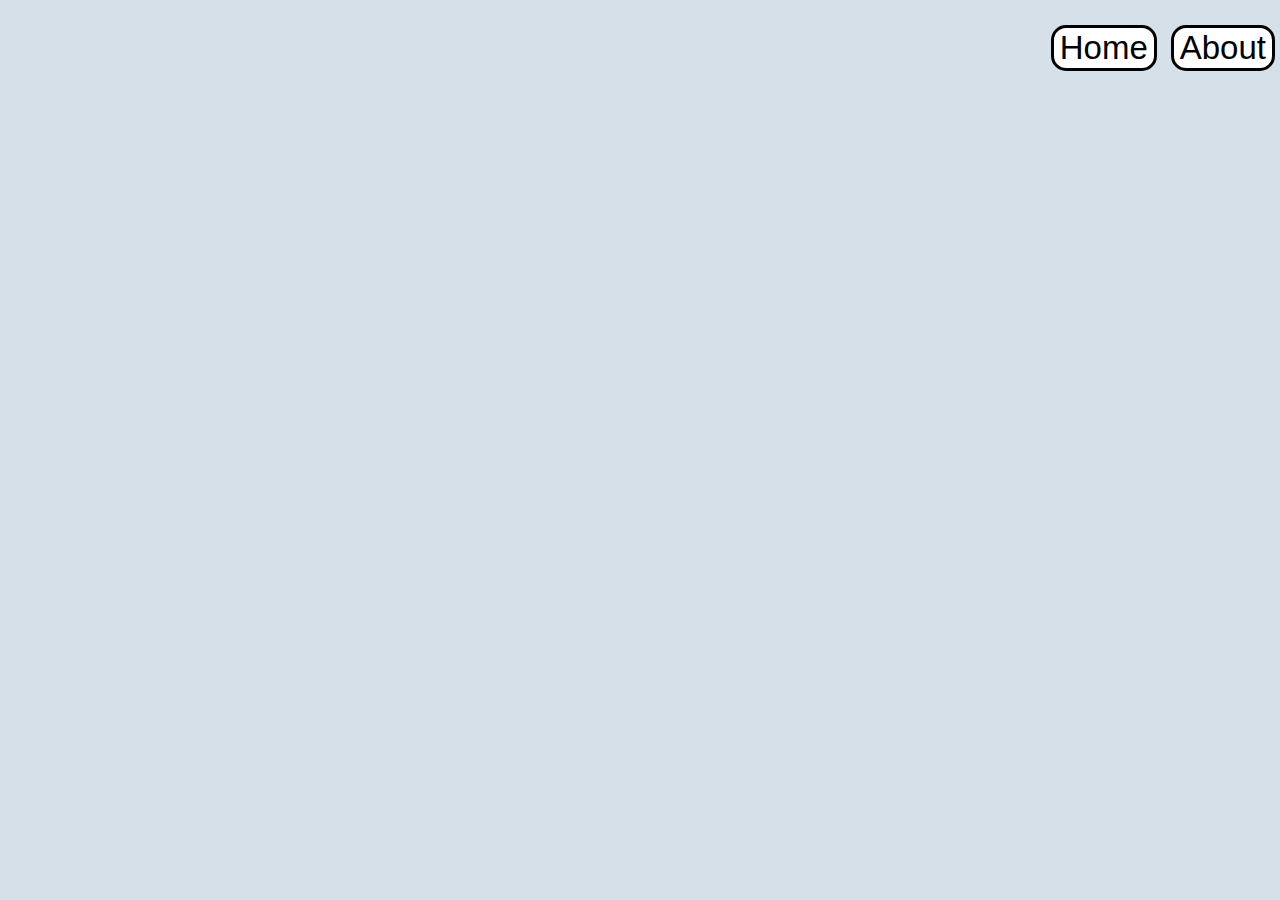
==== course.html @ 9f9c4386 "first commit" ====
<!DOCTYPE html>
<html lang="en">
<head>
    <meta charset="UTF-8">
    <meta name="viewport" content="width=device-width, initial-scale=1.0">
    <link rel="stylesheet" type = "text/css" href="style.css">
    <title>Course</title>
</head>
<body>
    <div id="header">
        <div id="nav">
            <ul>
                <li><a href="first_Page.html"><button>Home</button></a></li>
                <li><a href=""><button>About</button></a></li>
            </ul>
        </div>
    </div>
</body>
</html>
---- style.css ----
body {
  margin: 0;
  background-color:rgb(213, 224, 232);
  width: 100%;
}

#content {
  overflow: auto;
  height: 99%;
}

#test{
	font-family: sans-serif;
	font-size: 20px;
	background-color: #297;
	color: #fff;
	border: 0px;
	border-radius: 10px;
	padding: 20px;
	cursor: pointer;
	margin-bottom: 20px;
  margin-left: 30%;
  transition: font-size 35px;
}
#test2{
	font-family: sans-serif;
	font-size: 20px;
	background-color: #297;
	color: #fff;
	border: 0px;
	border-radius: 10px;
	padding: 20px;
	cursor: pointer;
	margin-bottom: 100px;
  margin-left: 650px;
}
#test3{
	font-family: sans-serif;
	font-size: 20px;
	background-color: #297;
	color: #fff;
	border: 0px;
	border-radius: 10px;
	padding: 20px;
	cursor: pointer;
	margin-bottom: 20px;
  margin-left: 50%;
}

#test:hover{
	background-color: #3a8;
  font-size: 20px;
}
#test2:hover{
	background-color: #3a8;
}
#test3:hover{
	background-color: #3a8;
}

#nav {
  position: sticky;
  margin: 25px;
  text-align: right;
  width: 100%;
  margin-left: auto;
  margin-right: auto;
  border-color: black;
}
#question-style section
{
  margin-left: 38%;
  border: 3px solid black;
  margin-bottom: 10px;
  width: 500px;
  font-size: 25px;
}
label:hover{
  background-color: #3a8;
}

h1
{
  text-align: center;
  border: 5px solid black;
  margin-left: 38%;
  width:500px;
}

ul li button
{
  border: 3px solid black;
  border-radius:15px;
  background-color: #fff;
  font-size: 33px;
  cursor: pointer;
  font-family: sans-serif;
}
ul li button:hover
{
background-color: yellow;
}
#paragraph{
  font-size: 22px;
  text-align: center;
  border: 2px solid black;
  margin-left: 28%;
  max-width: 1000px;
}

li {
  display: inline;
  padding: 5px;
  align-items: center;
  text-align: center;
}
img{
  margin-left: 30%;
  margin-bottom: 10px;
  transition: width 8s;
}
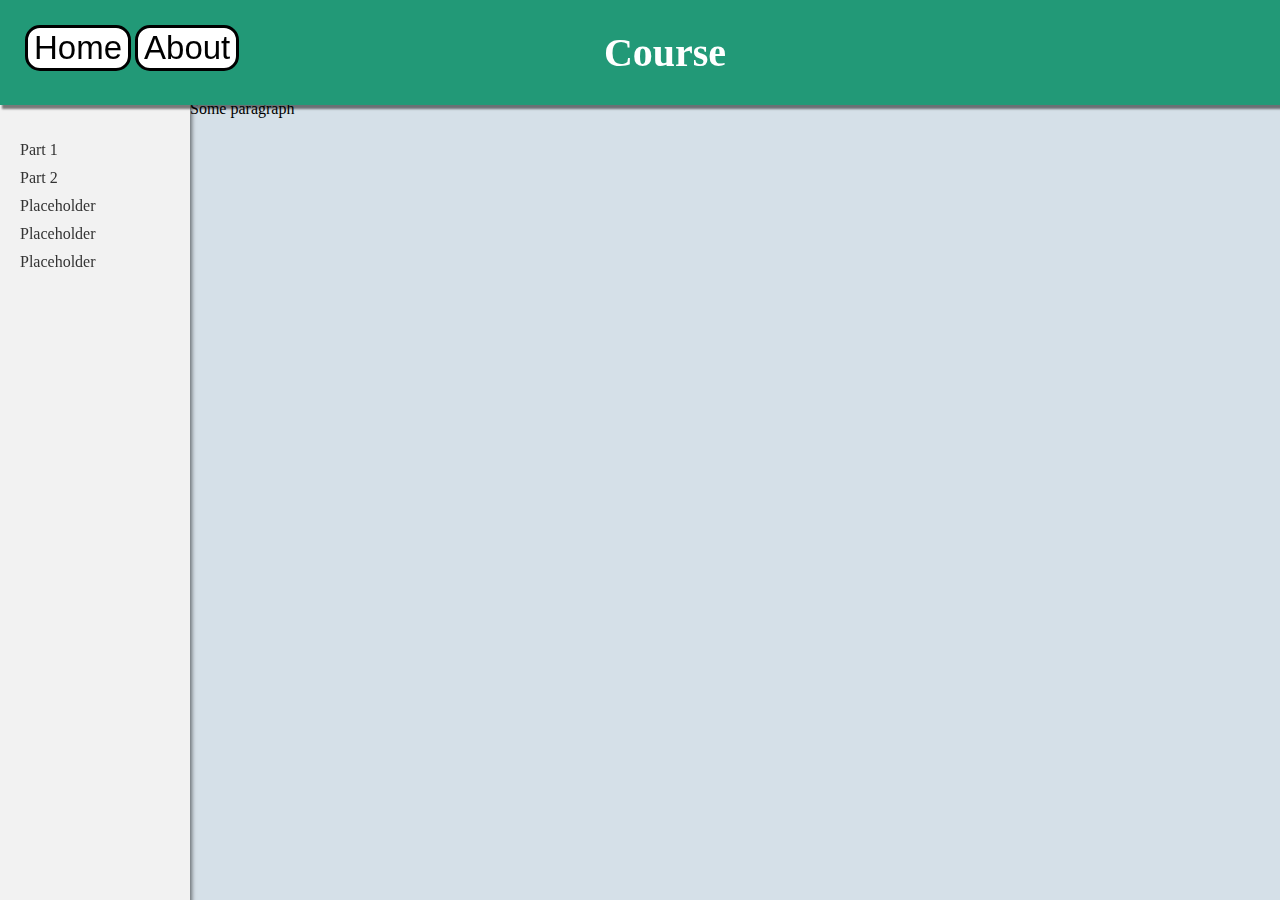
==== commit 4fcefb91: "Added course and more style" ====
--- a/course.html
+++ b/course.html
@@ -3,16 +3,47 @@
 <head>
     <meta charset="UTF-8">
     <meta name="viewport" content="width=device-width, initial-scale=1.0">
-    <link rel="stylesheet" type = "text/css" href="style.css">
+    <link rel="stylesheet" type="text/css" href="course.css">
+    <script src="course.js"></script>
     <title>Course</title>
 </head>
 <body>
     <div id="header">
-        <div id="nav">
-            <ul>
-                <li><a href="first_Page.html"><button>Home</button></a></li>
-                <li><a href=""><button>About</button></a></li>
-            </ul>
+        <a href="first_Page.html"><button>Home</button></a>
+        <a href=""><button>About</button></a>
+            <div id="headertitle">
+                <h1>Course</h1>
+            </div>
+    </div>
+    <div id="sidebar">
+        <ul>
+            <li><a href="#part1" onclick="showContent('part1')">Part 1</a></li>
+            <li><a href="#part2" onclick="showContent('part2')">Part 2</a></li>
+            <li><a href="#part3" onclick="showContent('part3')">Placeholder</a></li>
+            <li><a href="#part4" onclick="showContent('part4')">Placeholder</a></li>
+            <li><a href="#part5" onclick="showContent('part5')">Placeholder</a></li>
+        </ul>
+    </div>
+    <div id="main-content">
+        <div id="part1" class="content">
+            <h1>Part 1</h1>
+            <p>Some paragraph</p>
+        </div>
+        <div id="part2" class="content">
+            <h1>Part 2</h1>
+            <p>Some paragraph</p>
+        </div>
+        <div id="part3" class="content">
+            <h1>Part 3</h1>
+            <p>Some paragraph</p>
+        </div>
+        <div id="part4" class="content">
+            <h1>Part 4</h1>
+            <p>Some paragraph</p>
+        </div>
+        <div id="part5" class="content">
+            <h1>Part 5</h1>
+            <p>Some paragraph</p>
         </div>
     </div>
 </body>
--- a/course.css
+++ b/course.css
@@ -0,0 +1,77 @@
+body {
+  background-color: rgb(213, 224, 232);
+  margin: 0;
+}
+
+#header {
+  background-color: #297;
+  padding: 25px;
+  box-shadow: 2px 4px 2px rgba(0, 0, 0, 0.5);
+  position: fixed;
+  top: 0;
+  left: 0;
+  width: 100%;
+  z-index: 2;
+  height: 55px; /* Adjust the desired height */
+}
+
+#header button {
+  border: 3px solid black;
+  border-radius: 15px;
+  background-color: #fff;
+  font-size: 33px;
+  cursor: pointer;
+  font-family: sans-serif;
+}
+
+#sidebar {
+  width: 150px;
+  background-color: #f2f2f2;
+  padding: 20px;
+  height: 100vh;
+  position: fixed;
+  top: 105px;
+  left: 0;
+  box-shadow: 2px 2px 4px rgba(0, 0, 0, 0.5);
+  z-index: 1;
+}
+
+#sidebar ul {
+  list-style-type: none;
+  padding: 0;
+}
+
+#sidebar li {
+  margin-bottom: 10px;
+}
+
+#sidebar a {
+  text-decoration: none;
+  color: #333;
+}
+
+#sidebar a:hover {
+  font-weight: bold;
+}
+
+#main-content {
+  padding: 20px;
+  margin-left: 170px;
+  margin-right: 10px;
+}
+
+.content {
+  display: none;
+}
+
+#headertitle {
+  margin: 0;
+  color: #fff;
+  font-size: 20px;
+  text-align: center;
+  padding: 10px 0;
+  position: absolute;
+  top: 50%;
+  left: 50%;
+  transform: translate(-50%, -50%);
+}
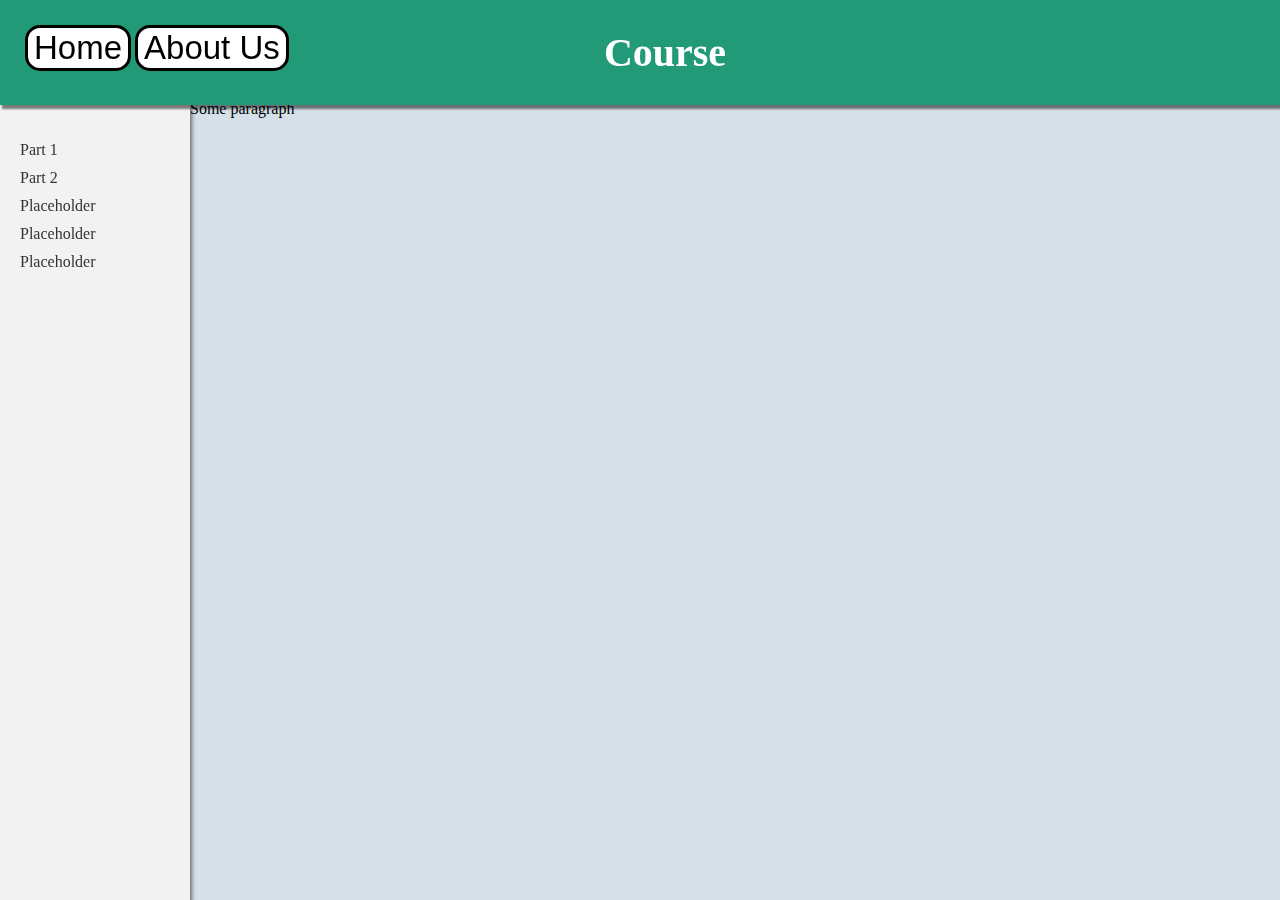
==== commit 8c7a8329: "Added comments for better readability." ====
--- a/course.html
+++ b/course.html
@@ -1,21 +1,34 @@
 <!DOCTYPE html>
 <html lang="en">
+
 <head>
     <meta charset="UTF-8">
     <meta name="viewport" content="width=device-width, initial-scale=1.0">
-    <link rel="stylesheet" type="text/css" href="course.css">
-    <script src="course.js"></script>
+
     <title>Course</title>
+
+    <link rel="stylesheet" type="text/css" href="CSS/course.css">
+    <script src="JS/course.js"></script>
 </head>
+
 <body>
+
+    <!-- Navbar -->
     <div id="header">
+
         <a href="first_Page.html"><button>Home</button></a>
-        <a href=""><button>About</button></a>
-            <div id="headertitle">
-                <h1>Course</h1>
-            </div>
+        <a href=""><button>About Us</button></a>
+
+        <div id="headertitle">
+            <h1>Course</h1>
+        </div>
+
     </div>
+    <!-- Navbar end -->
+
+    <!-- Sidebar -->
     <div id="sidebar">
+
         <ul>
             <li><a href="#part1" onclick="showContent('part1')">Part 1</a></li>
             <li><a href="#part2" onclick="showContent('part2')">Part 2</a></li>
@@ -23,7 +36,11 @@
             <li><a href="#part4" onclick="showContent('part4')">Placeholder</a></li>
             <li><a href="#part5" onclick="showContent('part5')">Placeholder</a></li>
         </ul>
+
     </div>
+    <!-- Sidebar end -->
+
+    <!-- Main content -->
     <div id="main-content">
         <div id="part1" class="content">
             <h1>Part 1</h1>
@@ -46,5 +63,8 @@
             <p>Some paragraph</p>
         </div>
     </div>
+    <!-- Main content end -->
+
 </body>
+
 </html>--- a/CSS/course.css
+++ b/CSS/course.css
@@ -0,0 +1,77 @@
+body {
+  background-color: rgb(213, 224, 232);
+  margin: 0;
+}
+
+#header {
+  background-color: #297;
+  padding: 25px;
+  box-shadow: 2px 4px 2px rgba(0, 0, 0, 0.5);
+  position: fixed;
+  top: 0;
+  left: 0;
+  width: 100%;
+  z-index: 2;
+  height: 55px; /* Adjust the desired height */
+}
+
+#header button {
+  border: 3px solid black;
+  border-radius: 15px;
+  background-color: #fff;
+  font-size: 33px;
+  cursor: pointer;
+  font-family: sans-serif;
+}
+
+#sidebar {
+  width: 150px;
+  background-color: #f2f2f2;
+  padding: 20px;
+  height: 100vh;
+  position: fixed;
+  top: 105px;
+  left: 0;
+  box-shadow: 2px 2px 4px rgba(0, 0, 0, 0.5);
+  z-index: 1;
+}
+
+#sidebar ul {
+  list-style-type: none;
+  padding: 0;
+}
+
+#sidebar li {
+  margin-bottom: 10px;
+}
+
+#sidebar a {
+  text-decoration: none;
+  color: #333;
+}
+
+#sidebar a:hover {
+  font-weight: bold;
+}
+
+#main-content {
+  padding: 20px;
+  margin-left: 170px;
+  margin-right: 10px;
+}
+
+.content {
+  display: none;
+}
+
+#headertitle {
+  margin: 0;
+  color: #fff;
+  font-size: 20px;
+  text-align: center;
+  padding: 10px 0;
+  position: absolute;
+  top: 50%;
+  left: 50%;
+  transform: translate(-50%, -50%);
+}
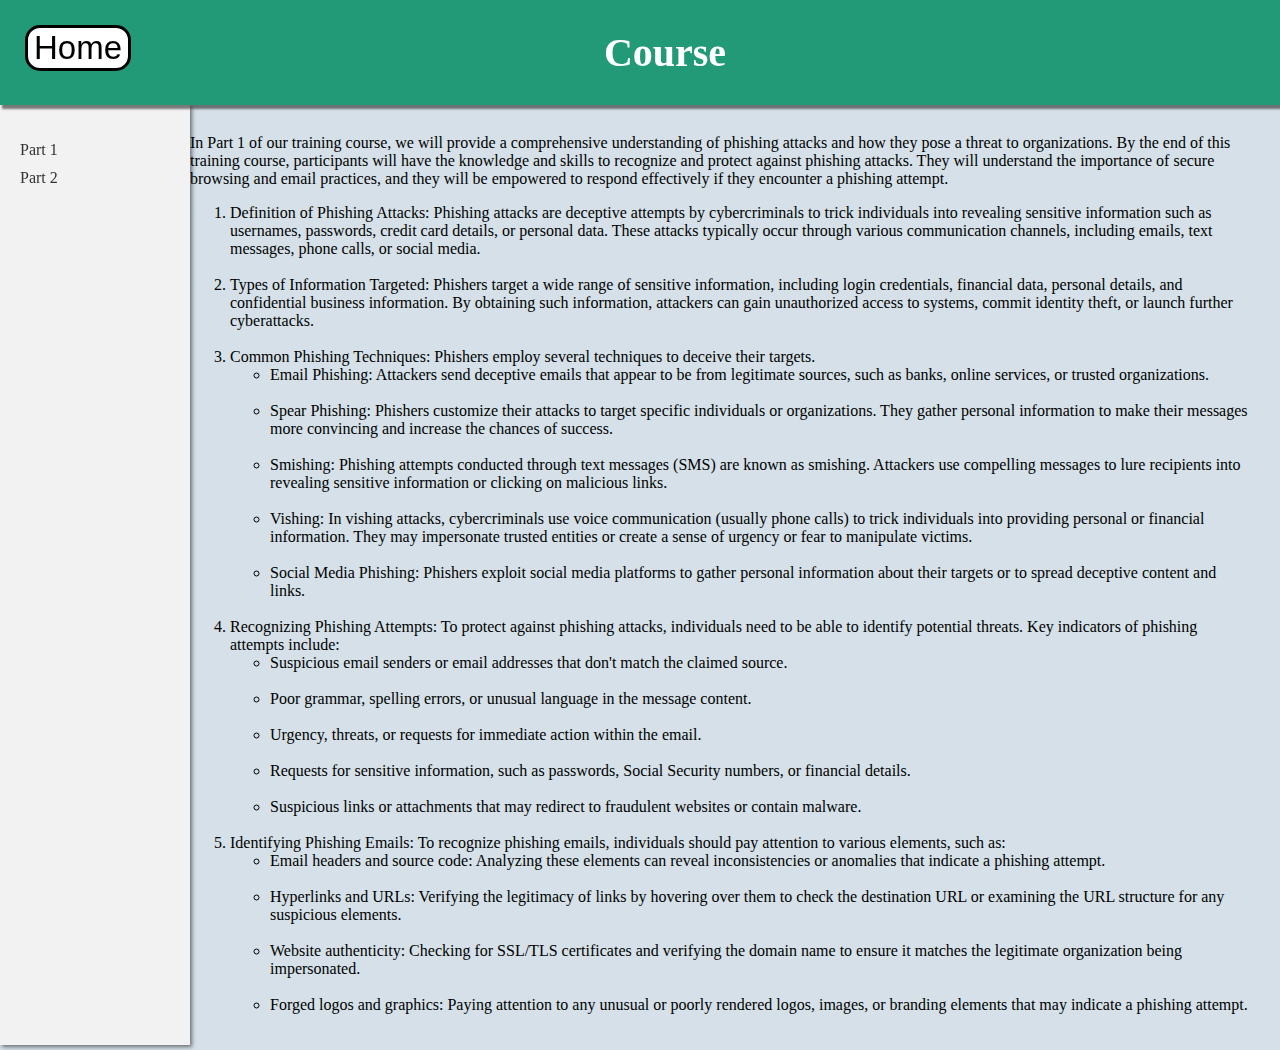
==== commit 75dbbcd6: "added questions" ====
--- a/course.html
+++ b/course.html
@@ -1,70 +1,190 @@
 <!DOCTYPE html>
 <html lang="en">
-
 <head>
     <meta charset="UTF-8">
     <meta name="viewport" content="width=device-width, initial-scale=1.0">
-
-    <title>Course</title>
-
     <link rel="stylesheet" type="text/css" href="CSS/course.css">
     <script src="JS/course.js"></script>
+    <title>Course</title>
 </head>
-
 <body>
 
     <!-- Navbar -->
     <div id="header">
-
-        <a href="first_Page.html"><button>Home</button></a>
-        <a href=""><button>About Us</button></a>
-
-        <div id="headertitle">
-            <h1>Course</h1>
-        </div>
-
+        <a href="index.html"><button>Home</button></a>
+            <div id="headertitle">
+                <h1>Course</h1>
+            </div>
     </div>
     <!-- Navbar end -->
 
     <!-- Sidebar -->
     <div id="sidebar">
-
         <ul>
             <li><a href="#part1" onclick="showContent('part1')">Part 1</a></li>
             <li><a href="#part2" onclick="showContent('part2')">Part 2</a></li>
-            <li><a href="#part3" onclick="showContent('part3')">Placeholder</a></li>
-            <li><a href="#part4" onclick="showContent('part4')">Placeholder</a></li>
-            <li><a href="#part5" onclick="showContent('part5')">Placeholder</a></li>
         </ul>
-
     </div>
     <!-- Sidebar end -->
 
-    <!-- Main content -->
+   <!-- Main content -->
+
     <div id="main-content">
         <div id="part1" class="content">
-            <h1>Part 1</h1>
-            <p>Some paragraph</p>
+            <h1>Part 1: Understanding Phishing Attacks</h1>
+            <br>
+            <p>
+                In Part 1 of our training course, we will provide a comprehensive understanding of phishing attacks and how they pose a threat to organizations.
+                By the end of this training course, participants will have the knowledge and skills to recognize and protect against phishing attacks.
+                They will understand the importance of secure browsing and email practices,
+                and they will be empowered to respond effectively if they encounter a phishing attempt.
+            </p>
+            <ol>
+                <li>
+                    Definition of Phishing Attacks: Phishing attacks are deceptive attempts by cybercriminals to trick individuals into revealing sensitive information such as usernames,
+                    passwords, credit card details, or personal data. These attacks typically occur through various communication channels, including emails, text messages, phone calls,
+                    or social media.
+                </li>
+                <br>
+                <li>
+                    Types of Information Targeted: Phishers target a wide range of sensitive information, including login credentials, financial data, personal details,
+                    and confidential business information. By obtaining such information, attackers can gain unauthorized access to systems, commit identity theft,
+                    or launch further cyberattacks.
+                </li>
+                <br>
+                <li>
+                    Common Phishing Techniques: Phishers employ several techniques to deceive their targets.
+                    <ul>
+                        <li>
+                            Email Phishing: Attackers send deceptive emails that appear to be from legitimate sources, such as banks, online services, or trusted organizations.
+                        </li>
+                        <br>
+                        <li>
+                            Spear Phishing: Phishers customize their attacks to target specific individuals or organizations.
+                            They gather personal information to make their messages more convincing and increase the chances of success.
+                        </li>
+                        <br>
+                        <li>
+                            Smishing: Phishing attempts conducted through text messages (SMS) are known as smishing.
+                            Attackers use compelling messages to lure recipients into revealing sensitive information or clicking on malicious links.
+                        </li>
+                        <br>
+                        <li>
+                            Vishing: In vishing attacks, cybercriminals use voice communication (usually phone calls) to trick individuals into providing personal or financial information.
+                            They may impersonate trusted entities or create a sense of urgency or fear to manipulate victims.
+                        </li>
+                        <br>
+                        <li>
+                            Social Media Phishing: Phishers exploit social media platforms to gather personal information about their targets or to spread deceptive content and links.
+                        </li>
+                    </ul>
+                </li>
+                <br>
+                <li>
+                    Recognizing Phishing Attempts: To protect against phishing attacks, individuals need to be able to identify potential threats. Key indicators of phishing attempts include:
+                </li>
+                <ul>
+                    <li>
+                        Suspicious email senders or email addresses that don't match the claimed source.
+                    </li>
+                    <br>
+                    <li>
+                        Poor grammar, spelling errors, or unusual language in the message content.
+                    </li>
+                    <br>
+                    <li>
+                        Urgency, threats, or requests for immediate action within the email.
+                    </li>
+                    <br>
+                    <li>
+                        Requests for sensitive information, such as passwords, Social Security numbers, or financial details.
+                    </li>
+                    <br>
+                    <li>
+                        Suspicious links or attachments that may redirect to fraudulent websites or contain malware.
+                    </li>
+                </ul>
+                <br>
+                <li>
+                    Identifying Phishing Emails: To recognize phishing emails, individuals should pay attention to various elements, such as:
+                </li>
+                <ul>
+                    <li>
+                        Email headers and source code: Analyzing these elements can reveal inconsistencies or anomalies that indicate a phishing attempt.
+                    </li>
+                    <br>
+                    <li>
+                        Hyperlinks and URLs: Verifying the legitimacy of links by hovering over them to check the destination URL or examining the URL structure for any suspicious elements.   
+                    </li>
+                    <br>
+                    <li>
+                        Website authenticity: Checking for SSL/TLS certificates and verifying the domain name to ensure it matches the legitimate organization being impersonated.   
+                    </li>
+                    <br>
+                    <li>
+                        Forged logos and graphics: Paying attention to any unusual or poorly rendered logos, images, or branding elements that may indicate a phishing attempt.
+                    </li>
+                </ul>
+            </ol>
         </div>
+
+  <!-- Main content end -->
+
         <div id="part2" class="content">
-            <h1>Part 2</h1>
-            <p>Some paragraph</p>
-        </div>
-        <div id="part3" class="content">
-            <h1>Part 3</h1>
-            <p>Some paragraph</p>
-        </div>
-        <div id="part4" class="content">
-            <h1>Part 4</h1>
-            <p>Some paragraph</p>
-        </div>
-        <div id="part5" class="content">
-            <h1>Part 5</h1>
-            <p>Some paragraph</p>
+            <h1>Part 2: Protecting Against Phishing Attacks and Responding Effectively</h1>
+            <br>
+            <p>In Part 2 of our training course, we will delve into protective measures and response strategies to mitigate the risks posed by phishing attacks.</p>
+            <ol>
+                <li>
+                    Secure Browsing and Email Practices: To protect against phishing attacks, individuals should follow secure browsing and email practices, such as:
+                </li>
+                <ul>
+                    <li>
+                        Verifying website security: Checking for the "https" protocol and padlock symbol in the browser's address bar to ensure a secure connection.   
+                    </li>
+                    <br>
+                    <li>
+                        Exercising caution with email attachments and links: Avoiding clicking on suspicious links or downloading attachments from unknown or untrusted sources.
+                    </li>
+                    <br>
+                    <li>
+                        Sharing information cautiously: Being mindful when providing personal or sensitive information online, especially in response to unsolicited requests.
+                    </li>
+                </ul>
+                <br>
+                <li>
+                    Phishing Awareness and Training: Regular training and awareness programs are essential to educate individuals about phishing techniques, trends, and countermeasures.
+                    Employees should be encouraged to report suspicious emails or incidents promptly.
+                </li>
+                <br>
+                <li>
+                    Two-Factor Authentication (2FA): Enabling 2FA adds an extra layer of security to accounts. By requiring additional verification beyond passwords,
+                    2FA helps prevent unauthorized access even if login credentials are compromised.
+                </li>
+                <br>
+                <li>
+                    Incident Response and Reporting: In the event of a phishing attack, individuals should follow proper incident response procedures, including:
+                </li>
+                <ul>
+                    <li>
+                        Avoiding interaction with suspicious emails, links, or attachments.
+                    </li>
+                    <br>
+                    <li>
+                        Reporting phishing attempts to the appropriate channels within the organization.
+                    </li>
+                    <br>
+                    <li>
+                        Resetting compromised credentials and taking necessary steps to secure affected accounts or systems.
+                    </li>
+                </ul>
+                <br>
+                <li>
+                    Ongoing Vigilance and Continuous Learning: Phishing attacks evolve constantly, so individuals should stay informed about the latest trends, techniques, and preventive measures.
+                    Regularly updating knowledge and adopting a proactive attitude towards cybersecurity are crucial.
+                </li>
+            </ol>
         </div>
     </div>
-    <!-- Main content end -->
-
 </body>
-
 </html>--- a/CSS/course.css
+++ b/CSS/course.css
@@ -12,7 +12,7 @@
   left: 0;
   width: 100%;
   z-index: 2;
-  height: 55px; /* Adjust the desired height */
+  height: 55px;
 }
 
 #header button {
@@ -22,6 +22,9 @@
   font-size: 33px;
   cursor: pointer;
   font-family: sans-serif;
+}
+#header button:hover {
+background-color: yellow;
 }
 
 #sidebar {
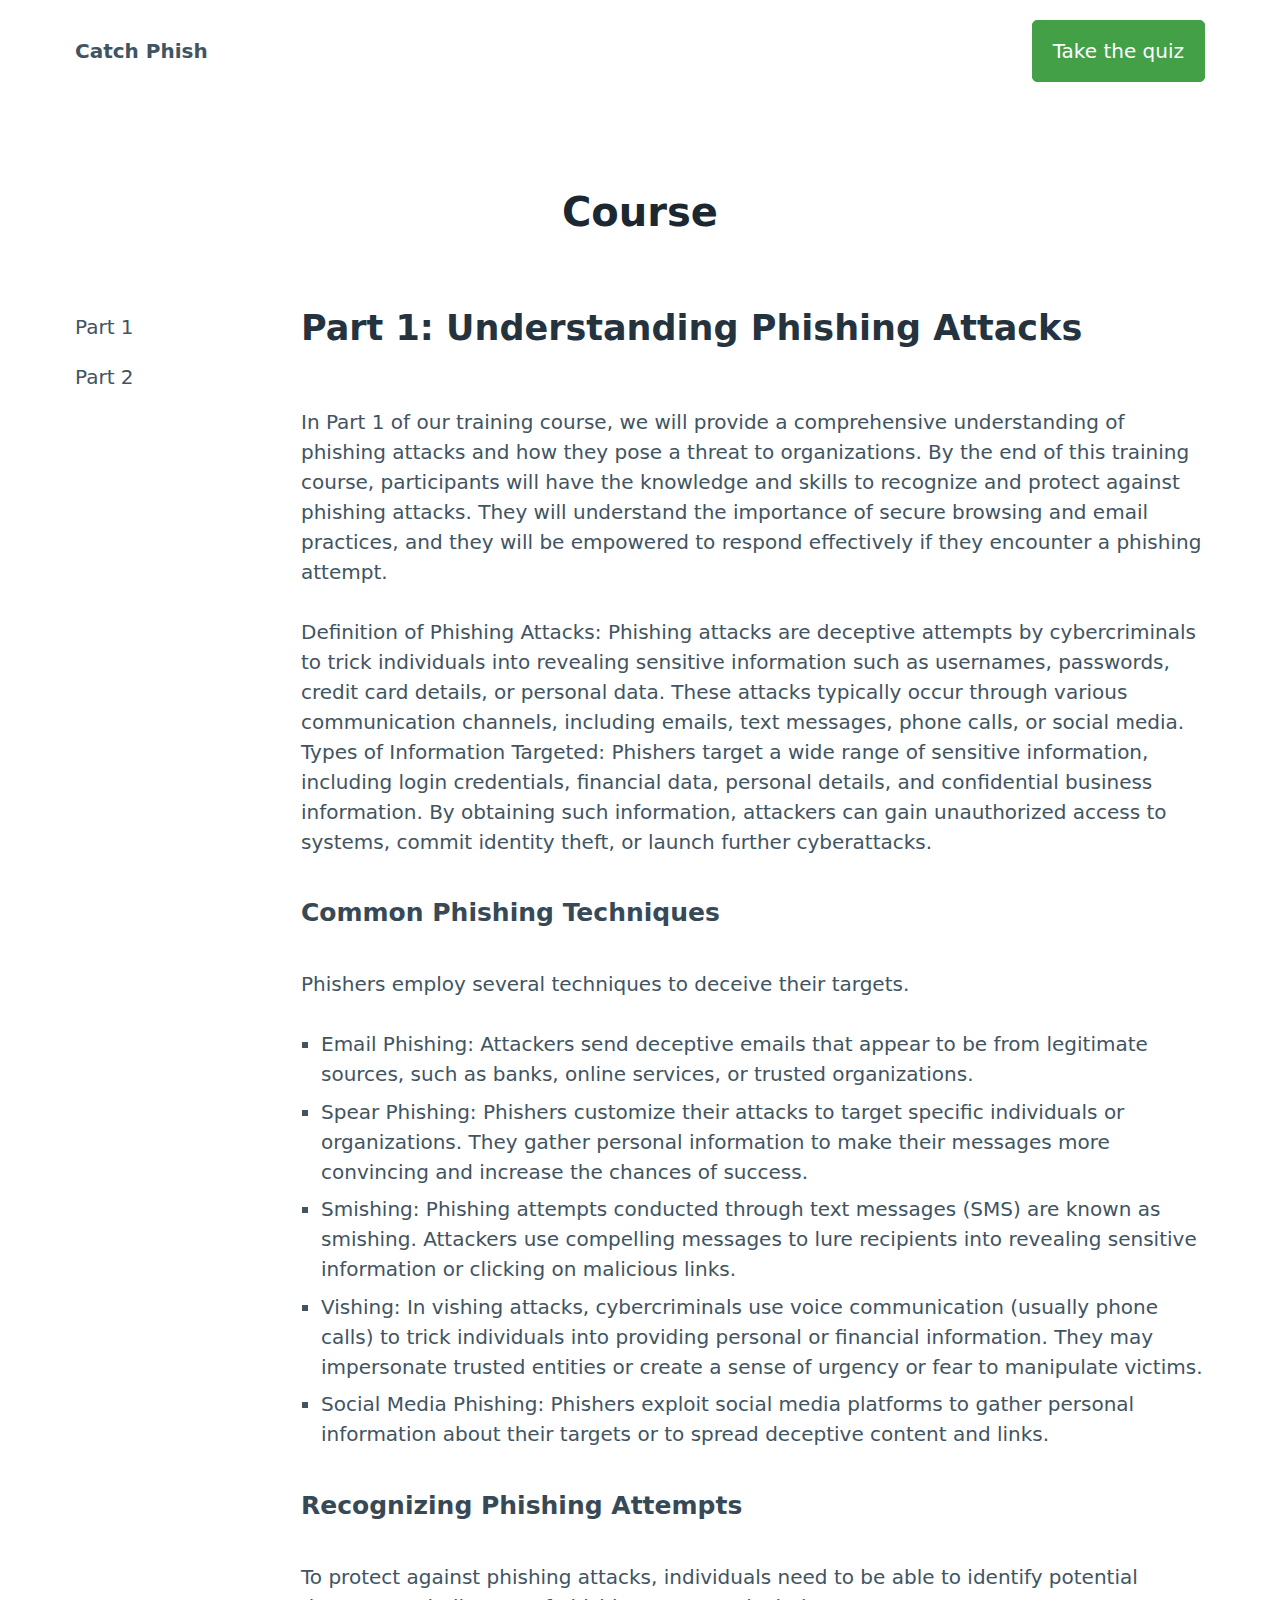
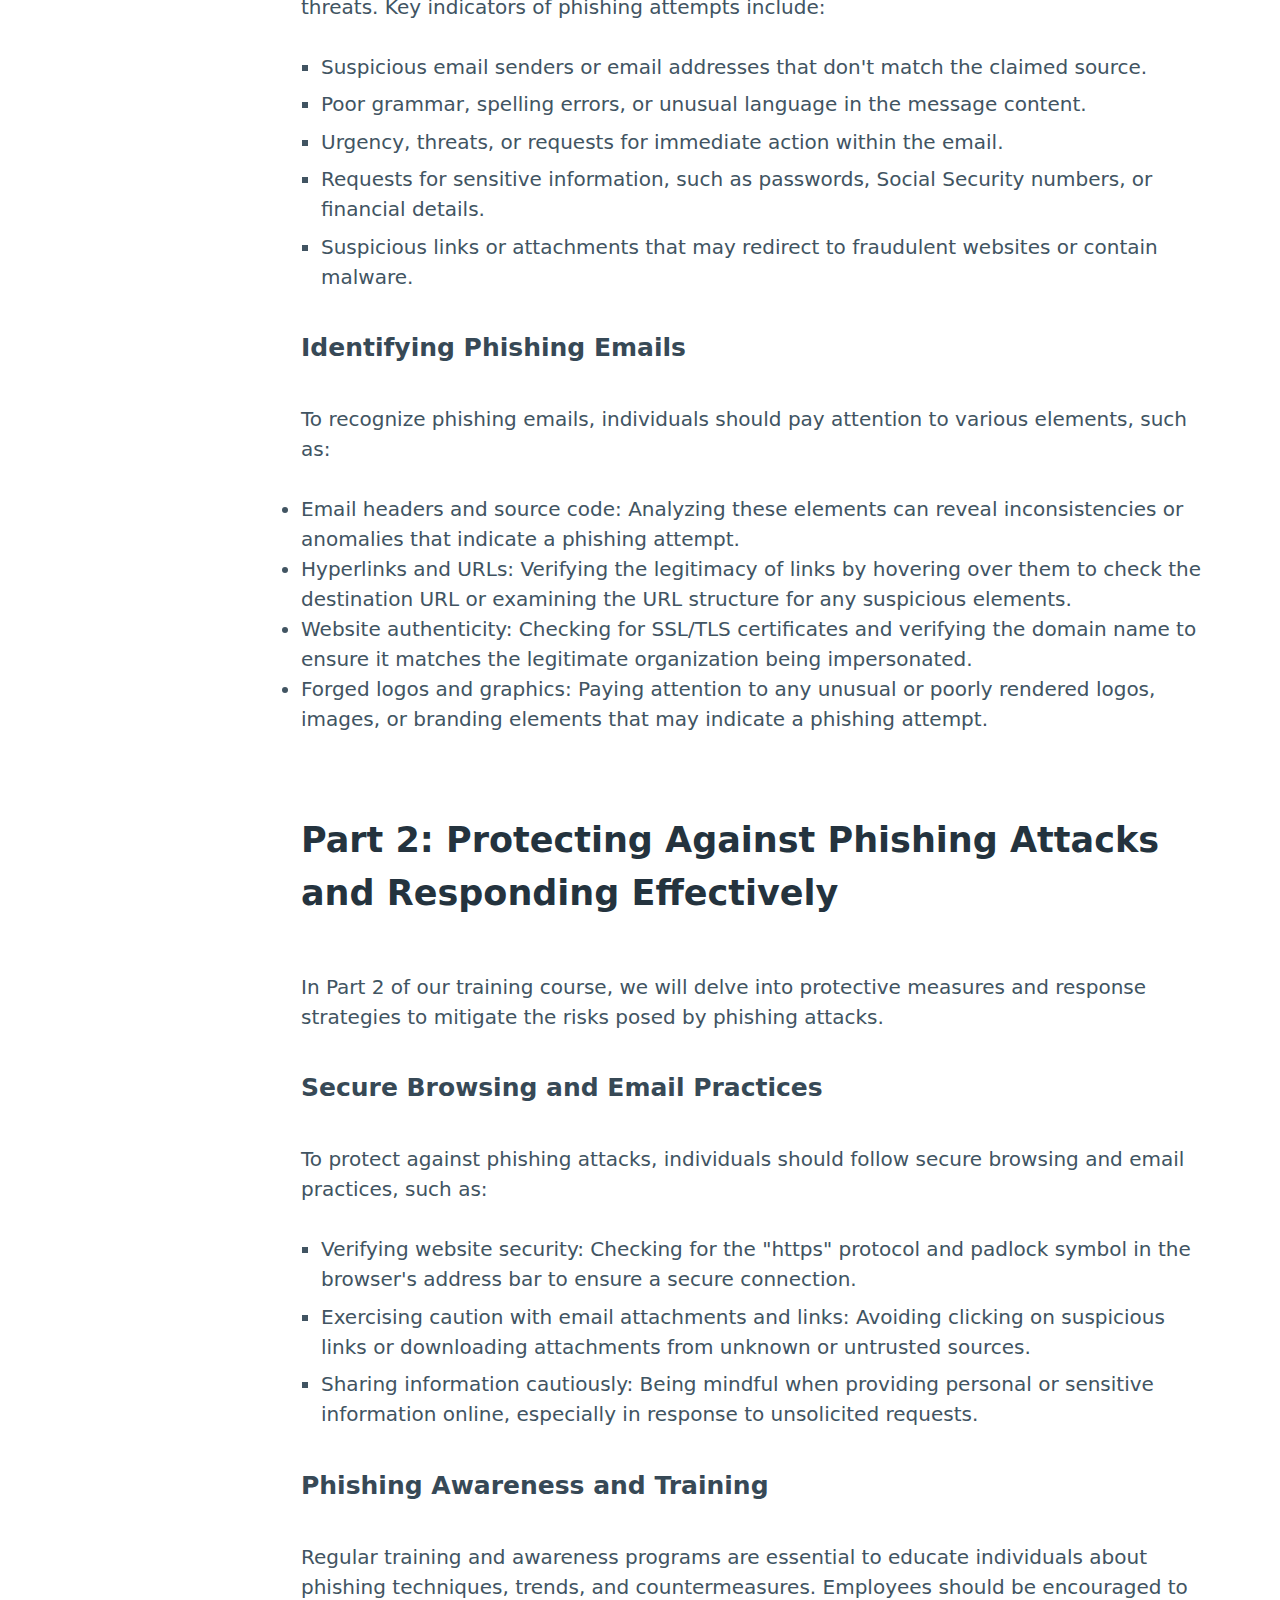
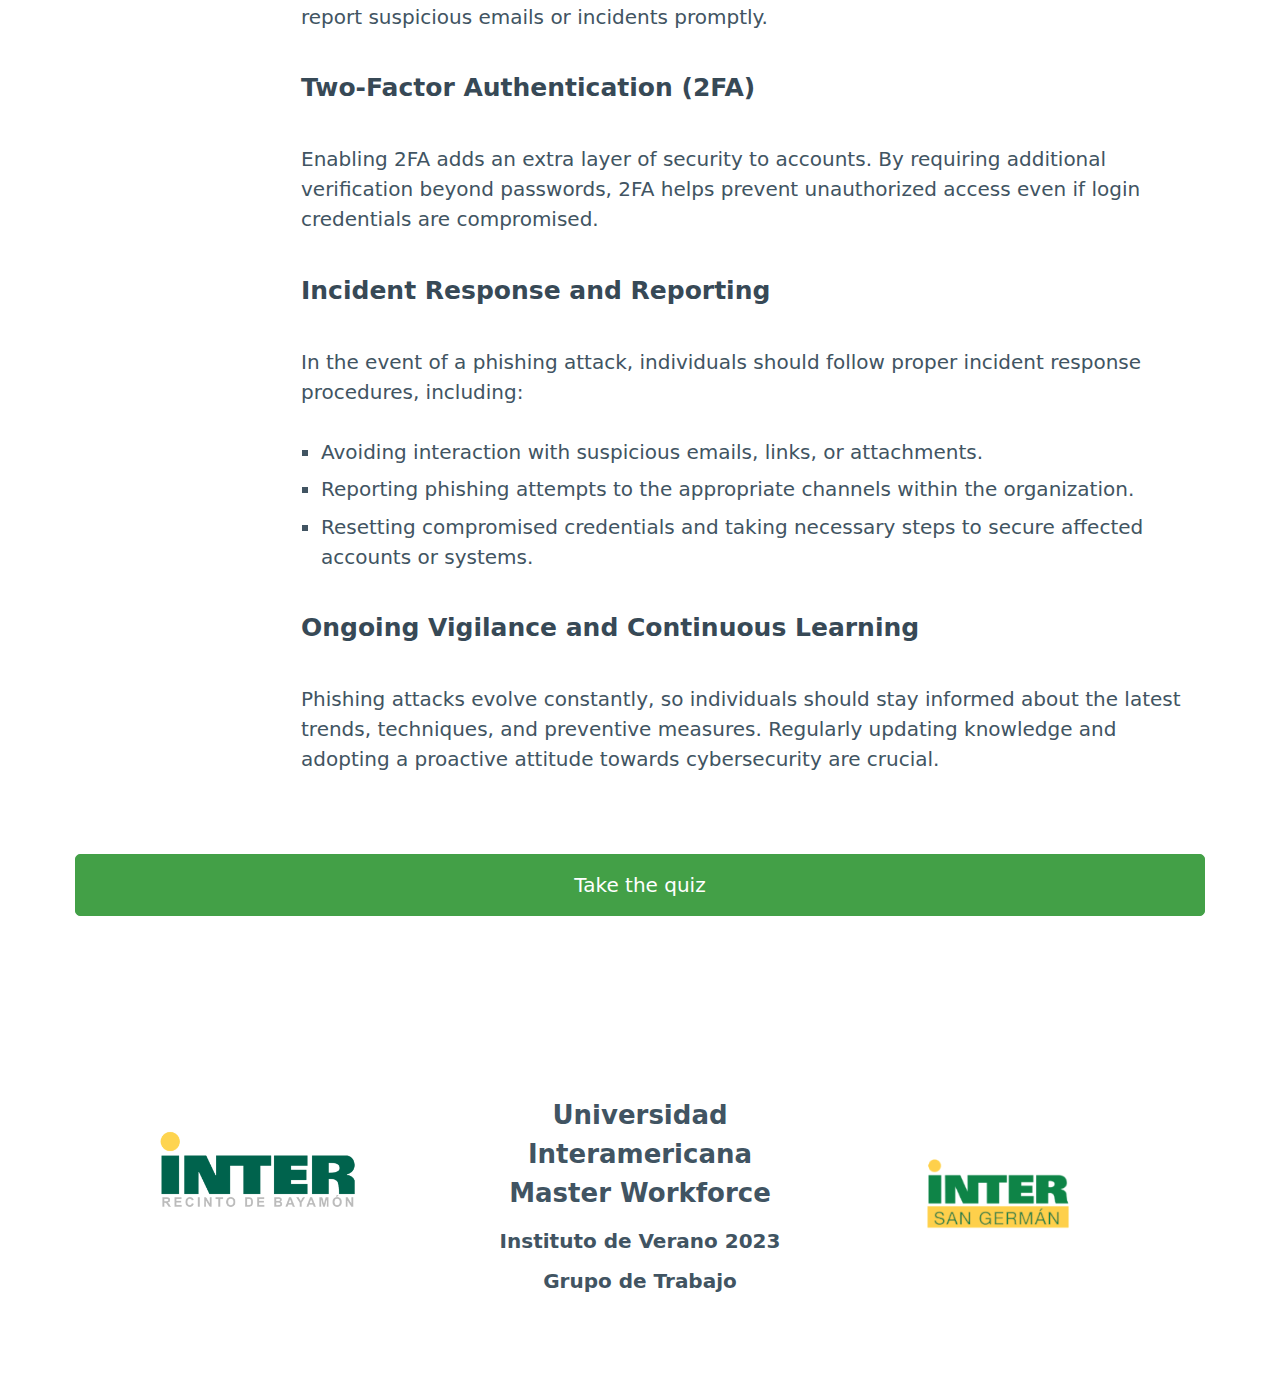
==== commit 916b1a26: "Website Remake" ====
--- a/course.html
+++ b/course.html
@@ -1,190 +1,269 @@
 <!DOCTYPE html>
 <html lang="en">
-<head>
-    <meta charset="UTF-8">
-    <meta name="viewport" content="width=device-width, initial-scale=1.0">
-    <link rel="stylesheet" type="text/css" href="CSS/course.css">
-    <script src="JS/course.js"></script>
-    <title>Course</title>
-</head>
-<body>
-
-    <!-- Navbar -->
-    <div id="header">
-        <a href="index.html"><button>Home</button></a>
-            <div id="headertitle">
-                <h1>Course</h1>
-            </div>
-    </div>
-    <!-- Navbar end -->
-
-    <!-- Sidebar -->
-    <div id="sidebar">
-        <ul>
-            <li><a href="#part1" onclick="showContent('part1')">Part 1</a></li>
-            <li><a href="#part2" onclick="showContent('part2')">Part 2</a></li>
-        </ul>
-    </div>
-    <!-- Sidebar end -->
-
-   <!-- Main content -->
-
-    <div id="main-content">
-        <div id="part1" class="content">
-            <h1>Part 1: Understanding Phishing Attacks</h1>
-            <br>
-            <p>
-                In Part 1 of our training course, we will provide a comprehensive understanding of phishing attacks and how they pose a threat to organizations.
-                By the end of this training course, participants will have the knowledge and skills to recognize and protect against phishing attacks.
-                They will understand the importance of secure browsing and email practices,
-                and they will be empowered to respond effectively if they encounter a phishing attempt.
-            </p>
-            <ol>
-                <li>
-                    Definition of Phishing Attacks: Phishing attacks are deceptive attempts by cybercriminals to trick individuals into revealing sensitive information such as usernames,
-                    passwords, credit card details, or personal data. These attacks typically occur through various communication channels, including emails, text messages, phone calls,
-                    or social media.
-                </li>
-                <br>
-                <li>
-                    Types of Information Targeted: Phishers target a wide range of sensitive information, including login credentials, financial data, personal details,
-                    and confidential business information. By obtaining such information, attackers can gain unauthorized access to systems, commit identity theft,
-                    or launch further cyberattacks.
-                </li>
-                <br>
-                <li>
-                    Common Phishing Techniques: Phishers employ several techniques to deceive their targets.
-                    <ul>
-                        <li>
-                            Email Phishing: Attackers send deceptive emails that appear to be from legitimate sources, such as banks, online services, or trusted organizations.
-                        </li>
-                        <br>
-                        <li>
-                            Spear Phishing: Phishers customize their attacks to target specific individuals or organizations.
-                            They gather personal information to make their messages more convincing and increase the chances of success.
-                        </li>
-                        <br>
-                        <li>
-                            Smishing: Phishing attempts conducted through text messages (SMS) are known as smishing.
-                            Attackers use compelling messages to lure recipients into revealing sensitive information or clicking on malicious links.
-                        </li>
-                        <br>
-                        <li>
-                            Vishing: In vishing attacks, cybercriminals use voice communication (usually phone calls) to trick individuals into providing personal or financial information.
-                            They may impersonate trusted entities or create a sense of urgency or fear to manipulate victims.
-                        </li>
-                        <br>
-                        <li>
-                            Social Media Phishing: Phishers exploit social media platforms to gather personal information about their targets or to spread deceptive content and links.
-                        </li>
-                    </ul>
-                </li>
-                <br>
-                <li>
-                    Recognizing Phishing Attempts: To protect against phishing attacks, individuals need to be able to identify potential threats. Key indicators of phishing attempts include:
-                </li>
-                <ul>
-                    <li>
-                        Suspicious email senders or email addresses that don't match the claimed source.
-                    </li>
-                    <br>
-                    <li>
-                        Poor grammar, spelling errors, or unusual language in the message content.
-                    </li>
-                    <br>
-                    <li>
-                        Urgency, threats, or requests for immediate action within the email.
-                    </li>
-                    <br>
-                    <li>
-                        Requests for sensitive information, such as passwords, Social Security numbers, or financial details.
-                    </li>
-                    <br>
-                    <li>
-                        Suspicious links or attachments that may redirect to fraudulent websites or contain malware.
-                    </li>
-                </ul>
-                <br>
-                <li>
-                    Identifying Phishing Emails: To recognize phishing emails, individuals should pay attention to various elements, such as:
-                </li>
-                <ul>
-                    <li>
-                        Email headers and source code: Analyzing these elements can reveal inconsistencies or anomalies that indicate a phishing attempt.
-                    </li>
-                    <br>
-                    <li>
-                        Hyperlinks and URLs: Verifying the legitimacy of links by hovering over them to check the destination URL or examining the URL structure for any suspicious elements.   
-                    </li>
-                    <br>
-                    <li>
-                        Website authenticity: Checking for SSL/TLS certificates and verifying the domain name to ensure it matches the legitimate organization being impersonated.   
-                    </li>
-                    <br>
-                    <li>
-                        Forged logos and graphics: Paying attention to any unusual or poorly rendered logos, images, or branding elements that may indicate a phishing attempt.
-                    </li>
-                </ul>
-            </ol>
-        </div>
-
-  <!-- Main content end -->
-
-        <div id="part2" class="content">
-            <h1>Part 2: Protecting Against Phishing Attacks and Responding Effectively</h1>
-            <br>
-            <p>In Part 2 of our training course, we will delve into protective measures and response strategies to mitigate the risks posed by phishing attacks.</p>
-            <ol>
-                <li>
-                    Secure Browsing and Email Practices: To protect against phishing attacks, individuals should follow secure browsing and email practices, such as:
-                </li>
-                <ul>
-                    <li>
-                        Verifying website security: Checking for the "https" protocol and padlock symbol in the browser's address bar to ensure a secure connection.   
-                    </li>
-                    <br>
-                    <li>
-                        Exercising caution with email attachments and links: Avoiding clicking on suspicious links or downloading attachments from unknown or untrusted sources.
-                    </li>
-                    <br>
-                    <li>
-                        Sharing information cautiously: Being mindful when providing personal or sensitive information online, especially in response to unsolicited requests.
-                    </li>
-                </ul>
-                <br>
-                <li>
-                    Phishing Awareness and Training: Regular training and awareness programs are essential to educate individuals about phishing techniques, trends, and countermeasures.
-                    Employees should be encouraged to report suspicious emails or incidents promptly.
-                </li>
-                <br>
-                <li>
-                    Two-Factor Authentication (2FA): Enabling 2FA adds an extra layer of security to accounts. By requiring additional verification beyond passwords,
-                    2FA helps prevent unauthorized access even if login credentials are compromised.
-                </li>
-                <br>
-                <li>
-                    Incident Response and Reporting: In the event of a phishing attack, individuals should follow proper incident response procedures, including:
-                </li>
-                <ul>
-                    <li>
-                        Avoiding interaction with suspicious emails, links, or attachments.
-                    </li>
-                    <br>
-                    <li>
-                        Reporting phishing attempts to the appropriate channels within the organization.
-                    </li>
-                    <br>
-                    <li>
-                        Resetting compromised credentials and taking necessary steps to secure affected accounts or systems.
-                    </li>
-                </ul>
-                <br>
-                <li>
-                    Ongoing Vigilance and Continuous Learning: Phishing attacks evolve constantly, so individuals should stay informed about the latest trends, techniques, and preventive measures.
-                    Regularly updating knowledge and adopting a proactive attitude towards cybersecurity are crucial.
-                </li>
-            </ol>
-        </div>
-    </div>
-</body>
-</html>+  <head>
+    <meta charset="UTF-8" />
+    <meta name="viewport" content="width=device-width, initial-scale=1.0" />
+    <title>Catch Phish - Course</title>
+
+    <link rel="icon" type="image/x-icon" href="public/catchfitch.ico" />
+    <link rel="stylesheet" href="styles/pico.min.css" />
+    <link rel="stylesheet" href="styles/style.css" />
+  </head>
+
+  <body class="container">
+    <nav>
+      <ul>
+        <li>
+          <a href="/"><strong>Catch Phish</strong></a>
+        </li>
+      </ul>
+      <ul>
+        <li>
+          <a href="/quiz.html"><button>Take the quiz</button></a>
+        </li>
+      </ul>
+    </nav>
+
+    <main>
+      <h1 class="page-heading">Course</h1>
+
+      <div class="course-grid">
+        <aside class="course-nav">
+          <nav class="course-nav-inner">
+            <ul>
+              <li><a href="#part1">Part 1</a></li>
+              <li><a href="#part2">Part 2</a></li>
+            </ul>
+          </nav>
+        </aside>
+
+        <div class="course-content">
+          <section id="part1">
+            <h2>Part 1: Understanding Phishing Attacks</h2>
+
+            <p>
+              In Part 1 of our training course, we will provide a comprehensive
+              understanding of phishing attacks and how they pose a threat to
+              organizations. By the end of this training course, participants
+              will have the knowledge and skills to recognize and protect
+              against phishing attacks. They will understand the importance of
+              secure browsing and email practices, and they will be empowered to
+              respond effectively if they encounter a phishing attempt.
+            </p>
+
+            <p>
+              Definition of Phishing Attacks: Phishing attacks are deceptive
+              attempts by cybercriminals to trick individuals into revealing
+              sensitive information such as usernames, passwords, credit card
+              details, or personal data. These attacks typically occur through
+              various communication channels, including emails, text messages,
+              phone calls, or social media. Types of Information Targeted:
+              Phishers target a wide range of sensitive information, including
+              login credentials, financial data, personal details, and
+              confidential business information. By obtaining such information,
+              attackers can gain unauthorized access to systems, commit identity
+              theft, or launch further cyberattacks.
+            </p>
+
+            <h4>Common Phishing Techniques</h4>
+            <p>Phishers employ several techniques to deceive their targets.</p>
+            <ul>
+              <li>
+                Email Phishing: Attackers send deceptive emails that appear to
+                be from legitimate sources, such as banks, online services, or
+                trusted organizations.
+              </li>
+              <li>
+                Spear Phishing: Phishers customize their attacks to target
+                specific individuals or organizations. They gather personal
+                information to make their messages more convincing and increase
+                the chances of success.
+              </li>
+              <li>
+                Smishing: Phishing attempts conducted through text messages
+                (SMS) are known as smishing. Attackers use compelling messages
+                to lure recipients into revealing sensitive information or
+                clicking on malicious links.
+              </li>
+              <li>
+                Vishing: In vishing attacks, cybercriminals use voice
+                communication (usually phone calls) to trick individuals into
+                providing personal or financial information. They may
+                impersonate trusted entities or create a sense of urgency or
+                fear to manipulate victims.
+              </li>
+              <li>
+                Social Media Phishing: Phishers exploit social media platforms
+                to gather personal information about their targets or to spread
+                deceptive content and links.
+              </li>
+            </ul>
+
+            <h4>Recognizing Phishing Attempts</h4>
+            <p>
+              To protect against phishing attacks, individuals need to be able
+              to identify potential threats. Key indicators of phishing attempts
+              include:
+            </p>
+            <ul>
+              <li>
+                Suspicious email senders or email addresses that don't match the
+                claimed source.
+              </li>
+              <li>
+                Poor grammar, spelling errors, or unusual language in the
+                message content.
+              </li>
+              <li>
+                Urgency, threats, or requests for immediate action within the
+                email.
+              </li>
+              <li>
+                Requests for sensitive information, such as passwords, Social
+                Security numbers, or financial details.
+              </li>
+              <li>
+                Suspicious links or attachments that may redirect to fraudulent
+                websites or contain malware.
+              </li>
+            </ul>
+
+            <h4>Identifying Phishing Emails</h4>
+            <p>
+              To recognize phishing emails, individuals should pay attention to
+              various elements, such as:
+            </p>
+            <lu>
+              <li>
+                Email headers and source code: Analyzing these elements can
+                reveal inconsistencies or anomalies that indicate a phishing
+                attempt.
+              </li>
+              <li>
+                Hyperlinks and URLs: Verifying the legitimacy of links by
+                hovering over them to check the destination URL or examining the
+                URL structure for any suspicious elements.
+              </li>
+              <li>
+                Website authenticity: Checking for SSL/TLS certificates and
+                verifying the domain name to ensure it matches the legitimate
+                organization being impersonated.
+              </li>
+              <li>
+                Forged logos and graphics: Paying attention to any unusual or
+                poorly rendered logos, images, or branding elements that may
+                indicate a phishing attempt.
+              </li>
+            </lu>
+          </section>
+
+          <section id="part2">
+            <h2>
+              Part 2: Protecting Against Phishing Attacks and Responding
+              Effectively
+            </h2>
+
+            <p>
+              In Part 2 of our training course, we will delve into protective
+              measures and response strategies to mitigate the risks posed by
+              phishing attacks.
+            </p>
+
+            <h4>Secure Browsing and Email Practices</h4>
+            <p>
+              To protect against phishing attacks, individuals should follow
+              secure browsing and email practices, such as:
+            </p>
+            <ul>
+              <li>
+                Verifying website security: Checking for the "https" protocol
+                and padlock symbol in the browser's address bar to ensure a
+                secure connection.
+              </li>
+              <li>
+                Exercising caution with email attachments and links: Avoiding
+                clicking on suspicious links or downloading attachments from
+                unknown or untrusted sources.
+              </li>
+              <li>
+                Sharing information cautiously: Being mindful when providing
+                personal or sensitive information online, especially in response
+                to unsolicited requests.
+              </li>
+            </ul>
+
+            <h4>Phishing Awareness and Training</h4>
+            <p>
+              Regular training and awareness programs are essential to educate
+              individuals about phishing techniques, trends, and
+              countermeasures. Employees should be encouraged to report
+              suspicious emails or incidents promptly.
+            </p>
+
+            <h4>Two-Factor Authentication (2FA)</h4>
+            <p>
+              Enabling 2FA adds an extra layer of security to accounts. By
+              requiring additional verification beyond passwords, 2FA helps
+              prevent unauthorized access even if login credentials are
+              compromised.
+            </p>
+
+            <h4>Incident Response and Reporting</h4>
+            <p>
+              In the event of a phishing attack, individuals should follow
+              proper incident response procedures, including:
+            </p>
+            <ul>
+              <li>
+                Avoiding interaction with suspicious emails, links, or
+                attachments.
+              </li>
+              <li>
+                Reporting phishing attempts to the appropriate channels within
+                the organization.
+              </li>
+              <li>
+                Resetting compromised credentials and taking necessary steps to
+                secure affected accounts or systems.
+              </li>
+            </ul>
+
+            <h4>Ongoing Vigilance and Continuous Learning</h4>
+            <p>
+              Phishing attacks evolve constantly, so individuals should stay
+              informed about the latest trends, techniques, and preventive
+              measures. Regularly updating knowledge and adopting a proactive
+              attitude towards cybersecurity are crucial.
+            </p>
+          </section>
+        </div>
+      </div>
+
+      <a href="/quiz.html"><button>Take the quiz</button></a>
+    </main>
+
+    <footer>
+      <div class="grid">
+        <div class="page-footer-img">
+          <img src="public/inter-bayamon-logo.png" alt="inter bayamon logo" />
+        </div>
+
+        <div class="page-footer-info">
+          <p class="page-footer-info-header">
+            <strong
+              >Universidad Interamericana <br />
+              Master Workforce</strong
+            >
+          </p>
+
+          <p><strong>Instituto de Verano 2023</strong></p>
+          <p><strong>Grupo de Trabajo</strong></p>
+        </div>
+
+        <div class="page-footer-img">
+          <img src="public/inter-san-german.jpg" alt="inter san german logo" />
+        </div>
+      </div>
+    </footer>
+  </body>
+</html>
--- a/styles/pico.min.css
+++ b/styles/pico.min.css
@@ -0,0 +1,5 @@
+@charset "UTF-8";/*!
+ * Pico CSS v1.5.10 (https://picocss.com)
+ * Copyright 2019-2023 - Licensed under MIT
+ */:root{--font-family:system-ui,-apple-system,"Segoe UI","Roboto","Ubuntu","Cantarell","Noto Sans",sans-serif,"Apple Color Emoji","Segoe UI Emoji","Segoe UI Symbol","Noto Color Emoji";--line-height:1.5;--font-weight:400;--font-size:16px;--border-radius:0.25rem;--border-width:1px;--outline-width:3px;--spacing:1rem;--typography-spacing-vertical:1.5rem;--block-spacing-vertical:calc(var(--spacing) * 2);--block-spacing-horizontal:var(--spacing);--grid-spacing-vertical:0;--grid-spacing-horizontal:var(--spacing);--form-element-spacing-vertical:0.75rem;--form-element-spacing-horizontal:1rem;--nav-element-spacing-vertical:1rem;--nav-element-spacing-horizontal:0.5rem;--nav-link-spacing-vertical:0.5rem;--nav-link-spacing-horizontal:0.5rem;--form-label-font-weight:var(--font-weight);--transition:0.2s ease-in-out;--modal-overlay-backdrop-filter:blur(0.25rem)}@media (min-width:576px){:root{--font-size:17px}}@media (min-width:768px){:root{--font-size:18px}}@media (min-width:992px){:root{--font-size:19px}}@media (min-width:1200px){:root{--font-size:20px}}@media (min-width:576px){body>footer,body>header,body>main,section{--block-spacing-vertical:calc(var(--spacing) * 2.5)}}@media (min-width:768px){body>footer,body>header,body>main,section{--block-spacing-vertical:calc(var(--spacing) * 3)}}@media (min-width:992px){body>footer,body>header,body>main,section{--block-spacing-vertical:calc(var(--spacing) * 3.5)}}@media (min-width:1200px){body>footer,body>header,body>main,section{--block-spacing-vertical:calc(var(--spacing) * 4)}}@media (min-width:576px){article{--block-spacing-horizontal:calc(var(--spacing) * 1.25)}}@media (min-width:768px){article{--block-spacing-horizontal:calc(var(--spacing) * 1.5)}}@media (min-width:992px){article{--block-spacing-horizontal:calc(var(--spacing) * 1.75)}}@media (min-width:1200px){article{--block-spacing-horizontal:calc(var(--spacing) * 2)}}dialog>article{--block-spacing-vertical:calc(var(--spacing) * 2);--block-spacing-horizontal:var(--spacing)}@media (min-width:576px){dialog>article{--block-spacing-vertical:calc(var(--spacing) * 2.5);--block-spacing-horizontal:calc(var(--spacing) * 1.25)}}@media (min-width:768px){dialog>article{--block-spacing-vertical:calc(var(--spacing) * 3);--block-spacing-horizontal:calc(var(--spacing) * 1.5)}}a{--text-decoration:none}a.contrast,a.secondary{--text-decoration:underline}small{--font-size:0.875em}h1,h2,h3,h4,h5,h6{--font-weight:700}h1{--font-size:2rem;--typography-spacing-vertical:3rem}h2{--font-size:1.75rem;--typography-spacing-vertical:2.625rem}h3{--font-size:1.5rem;--typography-spacing-vertical:2.25rem}h4{--font-size:1.25rem;--typography-spacing-vertical:1.874rem}h5{--font-size:1.125rem;--typography-spacing-vertical:1.6875rem}[type=checkbox],[type=radio]{--border-width:2px}[type=checkbox][role=switch]{--border-width:3px}tfoot td,tfoot th,thead td,thead th{--border-width:3px}:not(thead,tfoot)>*>td{--font-size:0.875em}code,kbd,pre,samp{--font-family:"Menlo","Consolas","Roboto Mono","Ubuntu Monospace","Noto Mono","Oxygen Mono","Liberation Mono",monospace,"Apple Color Emoji","Segoe UI Emoji","Segoe UI Symbol","Noto Color Emoji"}kbd{--font-weight:bolder}:root:not([data-theme=dark]),[data-theme=light]{--background-color:#fff;--color:hsl(205, 20%, 32%);--h1-color:hsl(205, 30%, 15%);--h2-color:#24333e;--h3-color:hsl(205, 25%, 23%);--h4-color:#374956;--h5-color:hsl(205, 20%, 32%);--h6-color:#4d606d;--muted-color:hsl(205, 10%, 50%);--muted-border-color:hsl(205, 20%, 94%);--primary:hsl(195, 85%, 41%);--primary-hover:hsl(195, 90%, 32%);--primary-focus:rgba(16, 149, 193, 0.125);--primary-inverse:#fff;--secondary:hsl(205, 15%, 41%);--secondary-hover:hsl(205, 20%, 32%);--secondary-focus:rgba(89, 107, 120, 0.125);--secondary-inverse:#fff;--contrast:hsl(205, 30%, 15%);--contrast-hover:#000;--contrast-focus:rgba(89, 107, 120, 0.125);--contrast-inverse:#fff;--mark-background-color:#fff2ca;--mark-color:#543a26;--ins-color:#388e3c;--del-color:#c62828;--blockquote-border-color:var(--muted-border-color);--blockquote-footer-color:var(--muted-color);--button-box-shadow:0 0 0 rgba(0, 0, 0, 0);--button-hover-box-shadow:0 0 0 rgba(0, 0, 0, 0);--form-element-background-color:transparent;--form-element-border-color:hsl(205, 14%, 68%);--form-element-color:var(--color);--form-element-placeholder-color:var(--muted-color);--form-element-active-background-color:transparent;--form-element-active-border-color:var(--primary);--form-element-focus-color:var(--primary-focus);--form-element-disabled-background-color:hsl(205, 18%, 86%);--form-element-disabled-border-color:hsl(205, 14%, 68%);--form-element-disabled-opacity:0.5;--form-element-invalid-border-color:#c62828;--form-element-invalid-active-border-color:#d32f2f;--form-element-invalid-focus-color:rgba(211, 47, 47, 0.125);--form-element-valid-border-color:#388e3c;--form-element-valid-active-border-color:#43a047;--form-element-valid-focus-color:rgba(67, 160, 71, 0.125);--switch-background-color:hsl(205, 16%, 77%);--switch-color:var(--primary-inverse);--switch-checked-background-color:var(--primary);--range-border-color:hsl(205, 18%, 86%);--range-active-border-color:hsl(205, 16%, 77%);--range-thumb-border-color:var(--background-color);--range-thumb-color:var(--secondary);--range-thumb-hover-color:var(--secondary-hover);--range-thumb-active-color:var(--primary);--table-border-color:var(--muted-border-color);--table-row-stripped-background-color:#f6f8f9;--code-background-color:hsl(205, 20%, 94%);--code-color:var(--muted-color);--code-kbd-background-color:var(--contrast);--code-kbd-color:var(--contrast-inverse);--code-tag-color:hsl(330, 40%, 50%);--code-property-color:hsl(185, 40%, 40%);--code-value-color:hsl(40, 20%, 50%);--code-comment-color:hsl(205, 14%, 68%);--accordion-border-color:var(--muted-border-color);--accordion-close-summary-color:var(--color);--accordion-open-summary-color:var(--muted-color);--card-background-color:var(--background-color);--card-border-color:var(--muted-border-color);--card-box-shadow:0.0145rem 0.029rem 0.174rem rgba(27, 40, 50, 0.01698),0.0335rem 0.067rem 0.402rem rgba(27, 40, 50, 0.024),0.0625rem 0.125rem 0.75rem rgba(27, 40, 50, 0.03),0.1125rem 0.225rem 1.35rem rgba(27, 40, 50, 0.036),0.2085rem 0.417rem 2.502rem rgba(27, 40, 50, 0.04302),0.5rem 1rem 6rem rgba(27, 40, 50, 0.06),0 0 0 0.0625rem rgba(27, 40, 50, 0.015);--card-sectionning-background-color:#fbfbfc;--dropdown-background-color:#fbfbfc;--dropdown-border-color:#e1e6eb;--dropdown-box-shadow:var(--card-box-shadow);--dropdown-color:var(--color);--dropdown-hover-background-color:hsl(205, 20%, 94%);--modal-overlay-background-color:rgba(213, 220, 226, 0.7);--progress-background-color:hsl(205, 18%, 86%);--progress-color:var(--primary);--loading-spinner-opacity:0.5;--tooltip-background-color:var(--contrast);--tooltip-color:var(--contrast-inverse);--icon-checkbox:url("data:image/svg+xml,%3Csvg xmlns='http://www.w3.org/2000/svg' width='24' height='24' viewBox='0 0 24 24' fill='none' stroke='rgb(255, 255, 255)' stroke-width='4' stroke-linecap='round' stroke-linejoin='round'%3E%3Cpolyline points='20 6 9 17 4 12'%3E%3C/polyline%3E%3C/svg%3E");--icon-chevron:url("data:image/svg+xml,%3Csvg xmlns='http://www.w3.org/2000/svg' width='24' height='24' viewBox='0 0 24 24' fill='none' stroke='rgb(65, 84, 98)' stroke-width='2' stroke-linecap='round' stroke-linejoin='round'%3E%3Cpolyline points='6 9 12 15 18 9'%3E%3C/polyline%3E%3C/svg%3E");--icon-chevron-button:url("data:image/svg+xml,%3Csvg xmlns='http://www.w3.org/2000/svg' width='24' height='24' viewBox='0 0 24 24' fill='none' stroke='rgb(255, 255, 255)' stroke-width='2' stroke-linecap='round' stroke-linejoin='round'%3E%3Cpolyline points='6 9 12 15 18 9'%3E%3C/polyline%3E%3C/svg%3E");--icon-chevron-button-inverse:url("data:image/svg+xml,%3Csvg xmlns='http://www.w3.org/2000/svg' width='24' height='24' viewBox='0 0 24 24' fill='none' stroke='rgb(255, 255, 255)' stroke-width='2' stroke-linecap='round' stroke-linejoin='round'%3E%3Cpolyline points='6 9 12 15 18 9'%3E%3C/polyline%3E%3C/svg%3E");--icon-close:url("data:image/svg+xml,%3Csvg xmlns='http://www.w3.org/2000/svg' width='24' height='24' viewBox='0 0 24 24' fill='none' stroke='rgb(115, 130, 140)' stroke-width='4' stroke-linecap='round' stroke-linejoin='round'%3E%3Cline x1='18' y1='6' x2='6' y2='18'%3E%3C/line%3E%3Cline x1='6' y1='6' x2='18' y2='18'%3E%3C/line%3E%3C/svg%3E");--icon-date:url("data:image/svg+xml,%3Csvg xmlns='http://www.w3.org/2000/svg' width='24' height='24' viewBox='0 0 24 24' fill='none' stroke='rgb(65, 84, 98)' stroke-width='2' stroke-linecap='round' stroke-linejoin='round'%3E%3Crect x='3' y='4' width='18' height='18' rx='2' ry='2'%3E%3C/rect%3E%3Cline x1='16' y1='2' x2='16' y2='6'%3E%3C/line%3E%3Cline x1='8' y1='2' x2='8' y2='6'%3E%3C/line%3E%3Cline x1='3' y1='10' x2='21' y2='10'%3E%3C/line%3E%3C/svg%3E");--icon-invalid:url("data:image/svg+xml,%3Csvg xmlns='http://www.w3.org/2000/svg' width='24' height='24' viewBox='0 0 24 24' fill='none' stroke='rgb(198, 40, 40)' stroke-width='2' stroke-linecap='round' stroke-linejoin='round'%3E%3Ccircle cx='12' cy='12' r='10'%3E%3C/circle%3E%3Cline x1='12' y1='8' x2='12' y2='12'%3E%3C/line%3E%3Cline x1='12' y1='16' x2='12.01' y2='16'%3E%3C/line%3E%3C/svg%3E");--icon-minus:url("data:image/svg+xml,%3Csvg xmlns='http://www.w3.org/2000/svg' width='24' height='24' viewBox='0 0 24 24' fill='none' stroke='rgb(255, 255, 255)' stroke-width='4' stroke-linecap='round' stroke-linejoin='round'%3E%3Cline x1='5' y1='12' x2='19' y2='12'%3E%3C/line%3E%3C/svg%3E");--icon-search:url("data:image/svg+xml,%3Csvg xmlns='http://www.w3.org/2000/svg' width='24' height='24' viewBox='0 0 24 24' fill='none' stroke='rgb(65, 84, 98)' stroke-width='2' stroke-linecap='round' stroke-linejoin='round'%3E%3Ccircle cx='11' cy='11' r='8'%3E%3C/circle%3E%3Cline x1='21' y1='21' x2='16.65' y2='16.65'%3E%3C/line%3E%3C/svg%3E");--icon-time:url("data:image/svg+xml,%3Csvg xmlns='http://www.w3.org/2000/svg' width='24' height='24' viewBox='0 0 24 24' fill='none' stroke='rgb(65, 84, 98)' stroke-width='2' stroke-linecap='round' stroke-linejoin='round'%3E%3Ccircle cx='12' cy='12' r='10'%3E%3C/circle%3E%3Cpolyline points='12 6 12 12 16 14'%3E%3C/polyline%3E%3C/svg%3E");--icon-valid:url("data:image/svg+xml,%3Csvg xmlns='http://www.w3.org/2000/svg' width='24' height='24' viewBox='0 0 24 24' fill='none' stroke='rgb(56, 142, 60)' stroke-width='3' stroke-linecap='round' stroke-linejoin='round'%3E%3Cpolyline points='20 6 9 17 4 12'%3E%3C/polyline%3E%3C/svg%3E");color-scheme:light}@media only screen and (prefers-color-scheme:dark){:root:not([data-theme]){--background-color:#11191f;--color:hsl(205, 16%, 77%);--h1-color:hsl(205, 20%, 94%);--h2-color:#e1e6eb;--h3-color:hsl(205, 18%, 86%);--h4-color:#c8d1d8;--h5-color:hsl(205, 16%, 77%);--h6-color:#afbbc4;--muted-color:hsl(205, 10%, 50%);--muted-border-color:#1f2d38;--primary:hsl(195, 85%, 41%);--primary-hover:hsl(195, 80%, 50%);--primary-focus:rgba(16, 149, 193, 0.25);--primary-inverse:#fff;--secondary:hsl(205, 15%, 41%);--secondary-hover:hsl(205, 10%, 50%);--secondary-focus:rgba(115, 130, 140, 0.25);--secondary-inverse:#fff;--contrast:hsl(205, 20%, 94%);--contrast-hover:#fff;--contrast-focus:rgba(115, 130, 140, 0.25);--contrast-inverse:#000;--mark-background-color:#d1c284;--mark-color:#11191f;--ins-color:#388e3c;--del-color:#c62828;--blockquote-border-color:var(--muted-border-color);--blockquote-footer-color:var(--muted-color);--button-box-shadow:0 0 0 rgba(0, 0, 0, 0);--button-hover-box-shadow:0 0 0 rgba(0, 0, 0, 0);--form-element-background-color:#11191f;--form-element-border-color:#374956;--form-element-color:var(--color);--form-element-placeholder-color:var(--muted-color);--form-element-active-background-color:var(--form-element-background-color);--form-element-active-border-color:var(--primary);--form-element-focus-color:var(--primary-focus);--form-element-disabled-background-color:hsl(205, 25%, 23%);--form-element-disabled-border-color:hsl(205, 20%, 32%);--form-element-disabled-opacity:0.5;--form-element-invalid-border-color:#b71c1c;--form-element-invalid-active-border-color:#c62828;--form-element-invalid-focus-color:rgba(198, 40, 40, 0.25);--form-element-valid-border-color:#2e7d32;--form-element-valid-active-border-color:#388e3c;--form-element-valid-focus-color:rgba(56, 142, 60, 0.25);--switch-background-color:#374956;--switch-color:var(--primary-inverse);--switch-checked-background-color:var(--primary);--range-border-color:#24333e;--range-active-border-color:hsl(205, 25%, 23%);--range-thumb-border-color:var(--background-color);--range-thumb-color:var(--secondary);--range-thumb-hover-color:var(--secondary-hover);--range-thumb-active-color:var(--primary);--table-border-color:var(--muted-border-color);--table-row-stripped-background-color:rgba(115, 130, 140, 0.05);--code-background-color:#18232c;--code-color:var(--muted-color);--code-kbd-background-color:var(--contrast);--code-kbd-color:var(--contrast-inverse);--code-tag-color:hsl(330, 30%, 50%);--code-property-color:hsl(185, 30%, 50%);--code-value-color:hsl(40, 10%, 50%);--code-comment-color:#4d606d;--accordion-border-color:var(--muted-border-color);--accordion-active-summary-color:var(--primary);--accordion-close-summary-color:var(--color);--accordion-open-summary-color:var(--muted-color);--card-background-color:#141e26;--card-border-color:var(--card-background-color);--card-box-shadow:0.0145rem 0.029rem 0.174rem rgba(0, 0, 0, 0.01698),0.0335rem 0.067rem 0.402rem rgba(0, 0, 0, 0.024),0.0625rem 0.125rem 0.75rem rgba(0, 0, 0, 0.03),0.1125rem 0.225rem 1.35rem rgba(0, 0, 0, 0.036),0.2085rem 0.417rem 2.502rem rgba(0, 0, 0, 0.04302),0.5rem 1rem 6rem rgba(0, 0, 0, 0.06),0 0 0 0.0625rem rgba(0, 0, 0, 0.015);--card-sectionning-background-color:#18232c;--dropdown-background-color:hsl(205, 30%, 15%);--dropdown-border-color:#24333e;--dropdown-box-shadow:var(--card-box-shadow);--dropdown-color:var(--color);--dropdown-hover-background-color:rgba(36, 51, 62, 0.75);--modal-overlay-background-color:rgba(36, 51, 62, 0.8);--progress-background-color:#24333e;--progress-color:var(--primary);--loading-spinner-opacity:0.5;--tooltip-background-color:var(--contrast);--tooltip-color:var(--contrast-inverse);--icon-checkbox:url("data:image/svg+xml,%3Csvg xmlns='http://www.w3.org/2000/svg' width='24' height='24' viewBox='0 0 24 24' fill='none' stroke='rgb(255, 255, 255)' stroke-width='4' stroke-linecap='round' stroke-linejoin='round'%3E%3Cpolyline points='20 6 9 17 4 12'%3E%3C/polyline%3E%3C/svg%3E");--icon-chevron:url("data:image/svg+xml,%3Csvg xmlns='http://www.w3.org/2000/svg' width='24' height='24' viewBox='0 0 24 24' fill='none' stroke='rgb(162, 175, 185)' stroke-width='2' stroke-linecap='round' stroke-linejoin='round'%3E%3Cpolyline points='6 9 12 15 18 9'%3E%3C/polyline%3E%3C/svg%3E");--icon-chevron-button:url("data:image/svg+xml,%3Csvg xmlns='http://www.w3.org/2000/svg' width='24' height='24' viewBox='0 0 24 24' fill='none' stroke='rgb(255, 255, 255)' stroke-width='2' stroke-linecap='round' stroke-linejoin='round'%3E%3Cpolyline points='6 9 12 15 18 9'%3E%3C/polyline%3E%3C/svg%3E");--icon-chevron-button-inverse:url("data:image/svg+xml,%3Csvg xmlns='http://www.w3.org/2000/svg' width='24' height='24' viewBox='0 0 24 24' fill='none' stroke='rgb(0, 0, 0)' stroke-width='2' stroke-linecap='round' stroke-linejoin='round'%3E%3Cpolyline points='6 9 12 15 18 9'%3E%3C/polyline%3E%3C/svg%3E");--icon-close:url("data:image/svg+xml,%3Csvg xmlns='http://www.w3.org/2000/svg' width='24' height='24' viewBox='0 0 24 24' fill='none' stroke='rgb(115, 130, 140)' stroke-width='4' stroke-linecap='round' stroke-linejoin='round'%3E%3Cline x1='18' y1='6' x2='6' y2='18'%3E%3C/line%3E%3Cline x1='6' y1='6' x2='18' y2='18'%3E%3C/line%3E%3C/svg%3E");--icon-date:url("data:image/svg+xml,%3Csvg xmlns='http://www.w3.org/2000/svg' width='24' height='24' viewBox='0 0 24 24' fill='none' stroke='rgb(162, 175, 185)' stroke-width='2' stroke-linecap='round' stroke-linejoin='round'%3E%3Crect x='3' y='4' width='18' height='18' rx='2' ry='2'%3E%3C/rect%3E%3Cline x1='16' y1='2' x2='16' y2='6'%3E%3C/line%3E%3Cline x1='8' y1='2' x2='8' y2='6'%3E%3C/line%3E%3Cline x1='3' y1='10' x2='21' y2='10'%3E%3C/line%3E%3C/svg%3E");--icon-invalid:url("data:image/svg+xml,%3Csvg xmlns='http://www.w3.org/2000/svg' width='24' height='24' viewBox='0 0 24 24' fill='none' stroke='rgb(183, 28, 28)' stroke-width='2' stroke-linecap='round' stroke-linejoin='round'%3E%3Ccircle cx='12' cy='12' r='10'%3E%3C/circle%3E%3Cline x1='12' y1='8' x2='12' y2='12'%3E%3C/line%3E%3Cline x1='12' y1='16' x2='12.01' y2='16'%3E%3C/line%3E%3C/svg%3E");--icon-minus:url("data:image/svg+xml,%3Csvg xmlns='http://www.w3.org/2000/svg' width='24' height='24' viewBox='0 0 24 24' fill='none' stroke='rgb(255, 255, 255)' stroke-width='4' stroke-linecap='round' stroke-linejoin='round'%3E%3Cline x1='5' y1='12' x2='19' y2='12'%3E%3C/line%3E%3C/svg%3E");--icon-search:url("data:image/svg+xml,%3Csvg xmlns='http://www.w3.org/2000/svg' width='24' height='24' viewBox='0 0 24 24' fill='none' stroke='rgb(162, 175, 185)' stroke-width='2' stroke-linecap='round' stroke-linejoin='round'%3E%3Ccircle cx='11' cy='11' r='8'%3E%3C/circle%3E%3Cline x1='21' y1='21' x2='16.65' y2='16.65'%3E%3C/line%3E%3C/svg%3E");--icon-time:url("data:image/svg+xml,%3Csvg xmlns='http://www.w3.org/2000/svg' width='24' height='24' viewBox='0 0 24 24' fill='none' stroke='rgb(162, 175, 185)' stroke-width='2' stroke-linecap='round' stroke-linejoin='round'%3E%3Ccircle cx='12' cy='12' r='10'%3E%3C/circle%3E%3Cpolyline points='12 6 12 12 16 14'%3E%3C/polyline%3E%3C/svg%3E");--icon-valid:url("data:image/svg+xml,%3Csvg xmlns='http://www.w3.org/2000/svg' width='24' height='24' viewBox='0 0 24 24' fill='none' stroke='rgb(46, 125, 50)' stroke-width='3' stroke-linecap='round' stroke-linejoin='round'%3E%3Cpolyline points='20 6 9 17 4 12'%3E%3C/polyline%3E%3C/svg%3E");color-scheme:dark}}[data-theme=dark]{--background-color:#11191f;--color:hsl(205, 16%, 77%);--h1-color:hsl(205, 20%, 94%);--h2-color:#e1e6eb;--h3-color:hsl(205, 18%, 86%);--h4-color:#c8d1d8;--h5-color:hsl(205, 16%, 77%);--h6-color:#afbbc4;--muted-color:hsl(205, 10%, 50%);--muted-border-color:#1f2d38;--primary:hsl(195, 85%, 41%);--primary-hover:hsl(195, 80%, 50%);--primary-focus:rgba(16, 149, 193, 0.25);--primary-inverse:#fff;--secondary:hsl(205, 15%, 41%);--secondary-hover:hsl(205, 10%, 50%);--secondary-focus:rgba(115, 130, 140, 0.25);--secondary-inverse:#fff;--contrast:hsl(205, 20%, 94%);--contrast-hover:#fff;--contrast-focus:rgba(115, 130, 140, 0.25);--contrast-inverse:#000;--mark-background-color:#d1c284;--mark-color:#11191f;--ins-color:#388e3c;--del-color:#c62828;--blockquote-border-color:var(--muted-border-color);--blockquote-footer-color:var(--muted-color);--button-box-shadow:0 0 0 rgba(0, 0, 0, 0);--button-hover-box-shadow:0 0 0 rgba(0, 0, 0, 0);--form-element-background-color:#11191f;--form-element-border-color:#374956;--form-element-color:var(--color);--form-element-placeholder-color:var(--muted-color);--form-element-active-background-color:var(--form-element-background-color);--form-element-active-border-color:var(--primary);--form-element-focus-color:var(--primary-focus);--form-element-disabled-background-color:hsl(205, 25%, 23%);--form-element-disabled-border-color:hsl(205, 20%, 32%);--form-element-disabled-opacity:0.5;--form-element-invalid-border-color:#b71c1c;--form-element-invalid-active-border-color:#c62828;--form-element-invalid-focus-color:rgba(198, 40, 40, 0.25);--form-element-valid-border-color:#2e7d32;--form-element-valid-active-border-color:#388e3c;--form-element-valid-focus-color:rgba(56, 142, 60, 0.25);--switch-background-color:#374956;--switch-color:var(--primary-inverse);--switch-checked-background-color:var(--primary);--range-border-color:#24333e;--range-active-border-color:hsl(205, 25%, 23%);--range-thumb-border-color:var(--background-color);--range-thumb-color:var(--secondary);--range-thumb-hover-color:var(--secondary-hover);--range-thumb-active-color:var(--primary);--table-border-color:var(--muted-border-color);--table-row-stripped-background-color:rgba(115, 130, 140, 0.05);--code-background-color:#18232c;--code-color:var(--muted-color);--code-kbd-background-color:var(--contrast);--code-kbd-color:var(--contrast-inverse);--code-tag-color:hsl(330, 30%, 50%);--code-property-color:hsl(185, 30%, 50%);--code-value-color:hsl(40, 10%, 50%);--code-comment-color:#4d606d;--accordion-border-color:var(--muted-border-color);--accordion-active-summary-color:var(--primary);--accordion-close-summary-color:var(--color);--accordion-open-summary-color:var(--muted-color);--card-background-color:#141e26;--card-border-color:var(--card-background-color);--card-box-shadow:0.0145rem 0.029rem 0.174rem rgba(0, 0, 0, 0.01698),0.0335rem 0.067rem 0.402rem rgba(0, 0, 0, 0.024),0.0625rem 0.125rem 0.75rem rgba(0, 0, 0, 0.03),0.1125rem 0.225rem 1.35rem rgba(0, 0, 0, 0.036),0.2085rem 0.417rem 2.502rem rgba(0, 0, 0, 0.04302),0.5rem 1rem 6rem rgba(0, 0, 0, 0.06),0 0 0 0.0625rem rgba(0, 0, 0, 0.015);--card-sectionning-background-color:#18232c;--dropdown-background-color:hsl(205, 30%, 15%);--dropdown-border-color:#24333e;--dropdown-box-shadow:var(--card-box-shadow);--dropdown-color:var(--color);--dropdown-hover-background-color:rgba(36, 51, 62, 0.75);--modal-overlay-background-color:rgba(36, 51, 62, 0.8);--progress-background-color:#24333e;--progress-color:var(--primary);--loading-spinner-opacity:0.5;--tooltip-background-color:var(--contrast);--tooltip-color:var(--contrast-inverse);--icon-checkbox:url("data:image/svg+xml,%3Csvg xmlns='http://www.w3.org/2000/svg' width='24' height='24' viewBox='0 0 24 24' fill='none' stroke='rgb(255, 255, 255)' stroke-width='4' stroke-linecap='round' stroke-linejoin='round'%3E%3Cpolyline points='20 6 9 17 4 12'%3E%3C/polyline%3E%3C/svg%3E");--icon-chevron:url("data:image/svg+xml,%3Csvg xmlns='http://www.w3.org/2000/svg' width='24' height='24' viewBox='0 0 24 24' fill='none' stroke='rgb(162, 175, 185)' stroke-width='2' stroke-linecap='round' stroke-linejoin='round'%3E%3Cpolyline points='6 9 12 15 18 9'%3E%3C/polyline%3E%3C/svg%3E");--icon-chevron-button:url("data:image/svg+xml,%3Csvg xmlns='http://www.w3.org/2000/svg' width='24' height='24' viewBox='0 0 24 24' fill='none' stroke='rgb(255, 255, 255)' stroke-width='2' stroke-linecap='round' stroke-linejoin='round'%3E%3Cpolyline points='6 9 12 15 18 9'%3E%3C/polyline%3E%3C/svg%3E");--icon-chevron-button-inverse:url("data:image/svg+xml,%3Csvg xmlns='http://www.w3.org/2000/svg' width='24' height='24' viewBox='0 0 24 24' fill='none' stroke='rgb(0, 0, 0)' stroke-width='2' stroke-linecap='round' stroke-linejoin='round'%3E%3Cpolyline points='6 9 12 15 18 9'%3E%3C/polyline%3E%3C/svg%3E");--icon-close:url("data:image/svg+xml,%3Csvg xmlns='http://www.w3.org/2000/svg' width='24' height='24' viewBox='0 0 24 24' fill='none' stroke='rgb(115, 130, 140)' stroke-width='4' stroke-linecap='round' stroke-linejoin='round'%3E%3Cline x1='18' y1='6' x2='6' y2='18'%3E%3C/line%3E%3Cline x1='6' y1='6' x2='18' y2='18'%3E%3C/line%3E%3C/svg%3E");--icon-date:url("data:image/svg+xml,%3Csvg xmlns='http://www.w3.org/2000/svg' width='24' height='24' viewBox='0 0 24 24' fill='none' stroke='rgb(162, 175, 185)' stroke-width='2' stroke-linecap='round' stroke-linejoin='round'%3E%3Crect x='3' y='4' width='18' height='18' rx='2' ry='2'%3E%3C/rect%3E%3Cline x1='16' y1='2' x2='16' y2='6'%3E%3C/line%3E%3Cline x1='8' y1='2' x2='8' y2='6'%3E%3C/line%3E%3Cline x1='3' y1='10' x2='21' y2='10'%3E%3C/line%3E%3C/svg%3E");--icon-invalid:url("data:image/svg+xml,%3Csvg xmlns='http://www.w3.org/2000/svg' width='24' height='24' viewBox='0 0 24 24' fill='none' stroke='rgb(183, 28, 28)' stroke-width='2' stroke-linecap='round' stroke-linejoin='round'%3E%3Ccircle cx='12' cy='12' r='10'%3E%3C/circle%3E%3Cline x1='12' y1='8' x2='12' y2='12'%3E%3C/line%3E%3Cline x1='12' y1='16' x2='12.01' y2='16'%3E%3C/line%3E%3C/svg%3E");--icon-minus:url("data:image/svg+xml,%3Csvg xmlns='http://www.w3.org/2000/svg' width='24' height='24' viewBox='0 0 24 24' fill='none' stroke='rgb(255, 255, 255)' stroke-width='4' stroke-linecap='round' stroke-linejoin='round'%3E%3Cline x1='5' y1='12' x2='19' y2='12'%3E%3C/line%3E%3C/svg%3E");--icon-search:url("data:image/svg+xml,%3Csvg xmlns='http://www.w3.org/2000/svg' width='24' height='24' viewBox='0 0 24 24' fill='none' stroke='rgb(162, 175, 185)' stroke-width='2' stroke-linecap='round' stroke-linejoin='round'%3E%3Ccircle cx='11' cy='11' r='8'%3E%3C/circle%3E%3Cline x1='21' y1='21' x2='16.65' y2='16.65'%3E%3C/line%3E%3C/svg%3E");--icon-time:url("data:image/svg+xml,%3Csvg xmlns='http://www.w3.org/2000/svg' width='24' height='24' viewBox='0 0 24 24' fill='none' stroke='rgb(162, 175, 185)' stroke-width='2' stroke-linecap='round' stroke-linejoin='round'%3E%3Ccircle cx='12' cy='12' r='10'%3E%3C/circle%3E%3Cpolyline points='12 6 12 12 16 14'%3E%3C/polyline%3E%3C/svg%3E");--icon-valid:url("data:image/svg+xml,%3Csvg xmlns='http://www.w3.org/2000/svg' width='24' height='24' viewBox='0 0 24 24' fill='none' stroke='rgb(46, 125, 50)' stroke-width='3' stroke-linecap='round' stroke-linejoin='round'%3E%3Cpolyline points='20 6 9 17 4 12'%3E%3C/polyline%3E%3C/svg%3E");color-scheme:dark}[type=checkbox],[type=radio],[type=range],progress{accent-color:var(--primary)}*,::after,::before{box-sizing:border-box;background-repeat:no-repeat}::after,::before{text-decoration:inherit;vertical-align:inherit}:where(:root){-webkit-tap-highlight-color:transparent;-webkit-text-size-adjust:100%;-moz-text-size-adjust:100%;text-size-adjust:100%;background-color:var(--background-color);color:var(--color);font-weight:var(--font-weight);font-size:var(--font-size);line-height:var(--line-height);font-family:var(--font-family);text-rendering:optimizeLegibility;overflow-wrap:break-word;cursor:default;-moz-tab-size:4;-o-tab-size:4;tab-size:4}main{display:block}body{width:100%;margin:0}body>footer,body>header,body>main{width:100%;margin-right:auto;margin-left:auto;padding:var(--block-spacing-vertical) 0}.container,.container-fluid{width:100%;margin-right:auto;margin-left:auto;padding-right:var(--spacing);padding-left:var(--spacing)}@media (min-width:576px){.container{max-width:510px;padding-right:0;padding-left:0}}@media (min-width:768px){.container{max-width:700px}}@media (min-width:992px){.container{max-width:920px}}@media (min-width:1200px){.container{max-width:1130px}}section{margin-bottom:var(--block-spacing-vertical)}.grid{grid-column-gap:var(--grid-spacing-horizontal);grid-row-gap:var(--grid-spacing-vertical);display:grid;grid-template-columns:1fr;margin:0}@media (min-width:992px){.grid{grid-template-columns:repeat(auto-fit,minmax(0%,1fr))}}.grid>*{min-width:0}figure{display:block;margin:0;padding:0;overflow-x:auto}figure figcaption{padding:calc(var(--spacing) * .5) 0;color:var(--muted-color)}b,strong{font-weight:bolder}sub,sup{position:relative;font-size:.75em;line-height:0;vertical-align:baseline}sub{bottom:-.25em}sup{top:-.5em}address,blockquote,dl,figure,form,ol,p,pre,table,ul{margin-top:0;margin-bottom:var(--typography-spacing-vertical);color:var(--color);font-style:normal;font-weight:var(--font-weight);font-size:var(--font-size)}[role=link],a{--color:var(--primary);--background-color:transparent;outline:0;background-color:var(--background-color);color:var(--color);-webkit-text-decoration:var(--text-decoration);text-decoration:var(--text-decoration);transition:background-color var(--transition),color var(--transition),box-shadow var(--transition),-webkit-text-decoration var(--transition);transition:background-color var(--transition),color var(--transition),text-decoration var(--transition),box-shadow var(--transition);transition:background-color var(--transition),color var(--transition),text-decoration var(--transition),box-shadow var(--transition),-webkit-text-decoration var(--transition)}[role=link]:is([aria-current],:hover,:active,:focus),a:is([aria-current],:hover,:active,:focus){--color:var(--primary-hover);--text-decoration:underline}[role=link]:focus,a:focus{--background-color:var(--primary-focus)}[role=link].secondary,a.secondary{--color:var(--secondary)}[role=link].secondary:is([aria-current],:hover,:active,:focus),a.secondary:is([aria-current],:hover,:active,:focus){--color:var(--secondary-hover)}[role=link].secondary:focus,a.secondary:focus{--background-color:var(--secondary-focus)}[role=link].contrast,a.contrast{--color:var(--contrast)}[role=link].contrast:is([aria-current],:hover,:active,:focus),a.contrast:is([aria-current],:hover,:active,:focus){--color:var(--contrast-hover)}[role=link].contrast:focus,a.contrast:focus{--background-color:var(--contrast-focus)}h1,h2,h3,h4,h5,h6{margin-top:0;margin-bottom:var(--typography-spacing-vertical);color:var(--color);font-weight:var(--font-weight);font-size:var(--font-size);font-family:var(--font-family)}h1{--color:var(--h1-color)}h2{--color:var(--h2-color)}h3{--color:var(--h3-color)}h4{--color:var(--h4-color)}h5{--color:var(--h5-color)}h6{--color:var(--h6-color)}:where(address,blockquote,dl,figure,form,ol,p,pre,table,ul)~:is(h1,h2,h3,h4,h5,h6){margin-top:var(--typography-spacing-vertical)}.headings,hgroup{margin-bottom:var(--typography-spacing-vertical)}.headings>*,hgroup>*{margin-bottom:0}.headings>:last-child,hgroup>:last-child{--color:var(--muted-color);--font-weight:unset;font-size:1rem;font-family:unset}p{margin-bottom:var(--typography-spacing-vertical)}small{font-size:var(--font-size)}:where(dl,ol,ul){padding-right:0;padding-left:var(--spacing);-webkit-padding-start:var(--spacing);padding-inline-start:var(--spacing);-webkit-padding-end:0;padding-inline-end:0}:where(dl,ol,ul) li{margin-bottom:calc(var(--typography-spacing-vertical) * .25)}:where(dl,ol,ul) :is(dl,ol,ul){margin:0;margin-top:calc(var(--typography-spacing-vertical) * .25)}ul li{list-style:square}mark{padding:.125rem .25rem;background-color:var(--mark-background-color);color:var(--mark-color);vertical-align:baseline}blockquote{display:block;margin:var(--typography-spacing-vertical) 0;padding:var(--spacing);border-right:none;border-left:.25rem solid var(--blockquote-border-color);-webkit-border-start:0.25rem solid var(--blockquote-border-color);border-inline-start:0.25rem solid var(--blockquote-border-color);-webkit-border-end:none;border-inline-end:none}blockquote footer{margin-top:calc(var(--typography-spacing-vertical) * .5);color:var(--blockquote-footer-color)}abbr[title]{border-bottom:1px dotted;text-decoration:none;cursor:help}ins{color:var(--ins-color);text-decoration:none}del{color:var(--del-color)}::-moz-selection{background-color:var(--primary-focus)}::selection{background-color:var(--primary-focus)}:where(audio,canvas,iframe,img,svg,video){vertical-align:middle}audio,video{display:inline-block}audio:not([controls]){display:none;height:0}:where(iframe){border-style:none}img{max-width:100%;height:auto;border-style:none}:where(svg:not([fill])){fill:currentColor}svg:not(:root){overflow:hidden}button{margin:0;overflow:visible;font-family:inherit;text-transform:none}[type=button],[type=reset],[type=submit],button{-webkit-appearance:button}button{display:block;width:100%;margin-bottom:var(--spacing)}[role=button]{display:inline-block;text-decoration:none}[role=button],button,input[type=button],input[type=reset],input[type=submit]{--background-color:var(--primary);--border-color:var(--primary);--color:var(--primary-inverse);--box-shadow:var(--button-box-shadow, 0 0 0 rgba(0, 0, 0, 0));padding:var(--form-element-spacing-vertical) var(--form-element-spacing-horizontal);border:var(--border-width) solid var(--border-color);border-radius:var(--border-radius);outline:0;background-color:var(--background-color);box-shadow:var(--box-shadow);color:var(--color);font-weight:var(--font-weight);font-size:1rem;line-height:var(--line-height);text-align:center;cursor:pointer;transition:background-color var(--transition),border-color var(--transition),color var(--transition),box-shadow var(--transition)}[role=button]:is([aria-current],:hover,:active,:focus),button:is([aria-current],:hover,:active,:focus),input[type=button]:is([aria-current],:hover,:active,:focus),input[type=reset]:is([aria-current],:hover,:active,:focus),input[type=submit]:is([aria-current],:hover,:active,:focus){--background-color:var(--primary-hover);--border-color:var(--primary-hover);--box-shadow:var(--button-hover-box-shadow, 0 0 0 rgba(0, 0, 0, 0));--color:var(--primary-inverse)}[role=button]:focus,button:focus,input[type=button]:focus,input[type=reset]:focus,input[type=submit]:focus{--box-shadow:var(--button-hover-box-shadow, 0 0 0 rgba(0, 0, 0, 0)),0 0 0 var(--outline-width) var(--primary-focus)}:is(button,input[type=submit],input[type=button],[role=button]).secondary,input[type=reset]{--background-color:var(--secondary);--border-color:var(--secondary);--color:var(--secondary-inverse);cursor:pointer}:is(button,input[type=submit],input[type=button],[role=button]).secondary:is([aria-current],:hover,:active,:focus),input[type=reset]:is([aria-current],:hover,:active,:focus){--background-color:var(--secondary-hover);--border-color:var(--secondary-hover);--color:var(--secondary-inverse)}:is(button,input[type=submit],input[type=button],[role=button]).secondary:focus,input[type=reset]:focus{--box-shadow:var(--button-hover-box-shadow, 0 0 0 rgba(0, 0, 0, 0)),0 0 0 var(--outline-width) var(--secondary-focus)}:is(button,input[type=submit],input[type=button],[role=button]).contrast{--background-color:var(--contrast);--border-color:var(--contrast);--color:var(--contrast-inverse)}:is(button,input[type=submit],input[type=button],[role=button]).contrast:is([aria-current],:hover,:active,:focus){--background-color:var(--contrast-hover);--border-color:var(--contrast-hover);--color:var(--contrast-inverse)}:is(button,input[type=submit],input[type=button],[role=button]).contrast:focus{--box-shadow:var(--button-hover-box-shadow, 0 0 0 rgba(0, 0, 0, 0)),0 0 0 var(--outline-width) var(--contrast-focus)}:is(button,input[type=submit],input[type=button],[role=button]).outline,input[type=reset].outline{--background-color:transparent;--color:var(--primary)}:is(button,input[type=submit],input[type=button],[role=button]).outline:is([aria-current],:hover,:active,:focus),input[type=reset].outline:is([aria-current],:hover,:active,:focus){--background-color:transparent;--color:var(--primary-hover)}:is(button,input[type=submit],input[type=button],[role=button]).outline.secondary,input[type=reset].outline{--color:var(--secondary)}:is(button,input[type=submit],input[type=button],[role=button]).outline.secondary:is([aria-current],:hover,:active,:focus),input[type=reset].outline:is([aria-current],:hover,:active,:focus){--color:var(--secondary-hover)}:is(button,input[type=submit],input[type=button],[role=button]).outline.contrast{--color:var(--contrast)}:is(button,input[type=submit],input[type=button],[role=button]).outline.contrast:is([aria-current],:hover,:active,:focus){--color:var(--contrast-hover)}:where(button,[type=submit],[type=button],[type=reset],[role=button])[disabled],:where(fieldset[disabled]) :is(button,[type=submit],[type=button],[type=reset],[role=button]),a[role=button]:not([href]){opacity:.5;pointer-events:none}input,optgroup,select,textarea{margin:0;font-size:1rem;line-height:var(--line-height);font-family:inherit;letter-spacing:inherit}input{overflow:visible}select{text-transform:none}legend{max-width:100%;padding:0;color:inherit;white-space:normal}textarea{overflow:auto}[type=checkbox],[type=radio]{padding:0}::-webkit-inner-spin-button,::-webkit-outer-spin-button{height:auto}[type=search]{-webkit-appearance:textfield;outline-offset:-2px}[type=search]::-webkit-search-decoration{-webkit-appearance:none}::-webkit-file-upload-button{-webkit-appearance:button;font:inherit}::-moz-focus-inner{padding:0;border-style:none}:-moz-focusring{outline:0}:-moz-ui-invalid{box-shadow:none}::-ms-expand{display:none}[type=file],[type=range]{padding:0;border-width:0}input:not([type=checkbox],[type=radio],[type=range]){height:calc(1rem * var(--line-height) + var(--form-element-spacing-vertical) * 2 + var(--border-width) * 2)}fieldset{margin:0;margin-bottom:var(--spacing);padding:0;border:0}fieldset legend,label{display:block;margin-bottom:calc(var(--spacing) * .25);font-weight:var(--form-label-font-weight,var(--font-weight))}input:not([type=checkbox],[type=radio]),select,textarea{width:100%}input:not([type=checkbox],[type=radio],[type=range],[type=file]),select,textarea{-webkit-appearance:none;-moz-appearance:none;appearance:none;padding:var(--form-element-spacing-vertical) var(--form-element-spacing-horizontal)}input,select,textarea{--background-color:var(--form-element-background-color);--border-color:var(--form-element-border-color);--color:var(--form-element-color);--box-shadow:none;border:var(--border-width) solid var(--border-color);border-radius:var(--border-radius);outline:0;background-color:var(--background-color);box-shadow:var(--box-shadow);color:var(--color);font-weight:var(--font-weight);transition:background-color var(--transition),border-color var(--transition),color var(--transition),box-shadow var(--transition)}:where(select,textarea):is(:active,:focus),input:not([type=submit],[type=button],[type=reset],[type=checkbox],[type=radio],[readonly]):is(:active,:focus){--background-color:var(--form-element-active-background-color)}:where(select,textarea):is(:active,:focus),input:not([type=submit],[type=button],[type=reset],[role=switch],[readonly]):is(:active,:focus){--border-color:var(--form-element-active-border-color)}input:not([type=submit],[type=button],[type=reset],[type=range],[type=file],[readonly]):focus,select:focus,textarea:focus{--box-shadow:0 0 0 var(--outline-width) var(--form-element-focus-color)}:where(fieldset[disabled]) :is(input:not([type=submit],[type=button],[type=reset]),select,textarea),input:not([type=submit],[type=button],[type=reset])[disabled],select[disabled],textarea[disabled]{--background-color:var(--form-element-disabled-background-color);--border-color:var(--form-element-disabled-border-color);opacity:var(--form-element-disabled-opacity);pointer-events:none}:where(input,select,textarea):not([type=checkbox],[type=radio],[type=date],[type=datetime-local],[type=month],[type=time],[type=week])[aria-invalid]{padding-right:calc(var(--form-element-spacing-horizontal) + 1.5rem)!important;padding-left:var(--form-element-spacing-horizontal);-webkit-padding-start:var(--form-element-spacing-horizontal)!important;padding-inline-start:var(--form-element-spacing-horizontal)!important;-webkit-padding-end:calc(var(--form-element-spacing-horizontal) + 1.5rem)!important;padding-inline-end:calc(var(--form-element-spacing-horizontal) + 1.5rem)!important;background-position:center right .75rem;background-size:1rem auto;background-repeat:no-repeat}:where(input,select,textarea):not([type=checkbox],[type=radio],[type=date],[type=datetime-local],[type=month],[type=time],[type=week])[aria-invalid=false]{background-image:var(--icon-valid)}:where(input,select,textarea):not([type=checkbox],[type=radio],[type=date],[type=datetime-local],[type=month],[type=time],[type=week])[aria-invalid=true]{background-image:var(--icon-invalid)}:where(input,select,textarea)[aria-invalid=false]{--border-color:var(--form-element-valid-border-color)}:where(input,select,textarea)[aria-invalid=false]:is(:active,:focus){--border-color:var(--form-element-valid-active-border-color)!important;--box-shadow:0 0 0 var(--outline-width) var(--form-element-valid-focus-color)!important}:where(input,select,textarea)[aria-invalid=true]{--border-color:var(--form-element-invalid-border-color)}:where(input,select,textarea)[aria-invalid=true]:is(:active,:focus){--border-color:var(--form-element-invalid-active-border-color)!important;--box-shadow:0 0 0 var(--outline-width) var(--form-element-invalid-focus-color)!important}[dir=rtl] :where(input,select,textarea):not([type=checkbox],[type=radio]):is([aria-invalid],[aria-invalid=true],[aria-invalid=false]){background-position:center left .75rem}input::-webkit-input-placeholder,input::placeholder,select:invalid,textarea::-webkit-input-placeholder,textarea::placeholder{color:var(--form-element-placeholder-color);opacity:1}input:not([type=checkbox],[type=radio]),select,textarea{margin-bottom:var(--spacing)}select::-ms-expand{border:0;background-color:transparent}select:not([multiple],[size]){padding-right:calc(var(--form-element-spacing-horizontal) + 1.5rem);padding-left:var(--form-element-spacing-horizontal);-webkit-padding-start:var(--form-element-spacing-horizontal);padding-inline-start:var(--form-element-spacing-horizontal);-webkit-padding-end:calc(var(--form-element-spacing-horizontal) + 1.5rem);padding-inline-end:calc(var(--form-element-spacing-horizontal) + 1.5rem);background-image:var(--icon-chevron);background-position:center right .75rem;background-size:1rem auto;background-repeat:no-repeat}[dir=rtl] select:not([multiple],[size]){background-position:center left .75rem}:where(input,select,textarea,.grid)+small{display:block;width:100%;margin-top:calc(var(--spacing) * -.75);margin-bottom:var(--spacing);color:var(--muted-color)}label>:where(input,select,textarea){margin-top:calc(var(--spacing) * .25)}[type=checkbox],[type=radio]{-webkit-appearance:none;-moz-appearance:none;appearance:none;width:1.25em;height:1.25em;margin-top:-.125em;margin-right:.375em;margin-left:0;-webkit-margin-start:0;margin-inline-start:0;-webkit-margin-end:.375em;margin-inline-end:.375em;border-width:var(--border-width);font-size:inherit;vertical-align:middle;cursor:pointer}[type=checkbox]::-ms-check,[type=radio]::-ms-check{display:none}[type=checkbox]:checked,[type=checkbox]:checked:active,[type=checkbox]:checked:focus,[type=radio]:checked,[type=radio]:checked:active,[type=radio]:checked:focus{--background-color:var(--primary);--border-color:var(--primary);background-image:var(--icon-checkbox);background-position:center;background-size:.75em auto;background-repeat:no-repeat}[type=checkbox]~label,[type=radio]~label{display:inline-block;margin-right:.375em;margin-bottom:0;cursor:pointer}[type=checkbox]:indeterminate{--background-color:var(--primary);--border-color:var(--primary);background-image:var(--icon-minus);background-position:center;background-size:.75em auto;background-repeat:no-repeat}[type=radio]{border-radius:50%}[type=radio]:checked,[type=radio]:checked:active,[type=radio]:checked:focus{--background-color:var(--primary-inverse);border-width:.35em;background-image:none}[type=checkbox][role=switch]{--background-color:var(--switch-background-color);--border-color:var(--switch-background-color);--color:var(--switch-color);width:2.25em;height:1.25em;border:var(--border-width) solid var(--border-color);border-radius:1.25em;background-color:var(--background-color);line-height:1.25em}[type=checkbox][role=switch]:focus{--background-color:var(--switch-background-color);--border-color:var(--switch-background-color)}[type=checkbox][role=switch]:checked{--background-color:var(--switch-checked-background-color);--border-color:var(--switch-checked-background-color)}[type=checkbox][role=switch]:before{display:block;width:calc(1.25em - (var(--border-width) * 2));height:100%;border-radius:50%;background-color:var(--color);content:"";transition:margin .1s ease-in-out}[type=checkbox][role=switch]:checked{background-image:none}[type=checkbox][role=switch]:checked::before{margin-left:calc(1.125em - var(--border-width));-webkit-margin-start:calc(1.125em - var(--border-width));margin-inline-start:calc(1.125em - var(--border-width))}[type=checkbox]:checked[aria-invalid=false],[type=checkbox][aria-invalid=false],[type=checkbox][role=switch]:checked[aria-invalid=false],[type=checkbox][role=switch][aria-invalid=false],[type=radio]:checked[aria-invalid=false],[type=radio][aria-invalid=false]{--border-color:var(--form-element-valid-border-color)}[type=checkbox]:checked[aria-invalid=true],[type=checkbox][aria-invalid=true],[type=checkbox][role=switch]:checked[aria-invalid=true],[type=checkbox][role=switch][aria-invalid=true],[type=radio]:checked[aria-invalid=true],[type=radio][aria-invalid=true]{--border-color:var(--form-element-invalid-border-color)}[type=color]::-webkit-color-swatch-wrapper{padding:0}[type=color]::-moz-focus-inner{padding:0}[type=color]::-webkit-color-swatch{border:0;border-radius:calc(var(--border-radius) * .5)}[type=color]::-moz-color-swatch{border:0;border-radius:calc(var(--border-radius) * .5)}input:not([type=checkbox],[type=radio],[type=range],[type=file]):is([type=date],[type=datetime-local],[type=month],[type=time],[type=week]){--icon-position:0.75rem;--icon-width:1rem;padding-right:calc(var(--icon-width) + var(--icon-position));background-image:var(--icon-date);background-position:center right var(--icon-position);background-size:var(--icon-width) auto;background-repeat:no-repeat}input:not([type=checkbox],[type=radio],[type=range],[type=file])[type=time]{background-image:var(--icon-time)}[type=date]::-webkit-calendar-picker-indicator,[type=datetime-local]::-webkit-calendar-picker-indicator,[type=month]::-webkit-calendar-picker-indicator,[type=time]::-webkit-calendar-picker-indicator,[type=week]::-webkit-calendar-picker-indicator{width:var(--icon-width);margin-right:calc(var(--icon-width) * -1);margin-left:var(--icon-position);opacity:0}[dir=rtl] :is([type=date],[type=datetime-local],[type=month],[type=time],[type=week]){text-align:right}@-moz-document url-prefix(){[type=date],[type=datetime-local],[type=month],[type=time],[type=week]{padding-right:var(--form-element-spacing-horizontal)!important;background-image:none!important}}[type=file]{--color:var(--muted-color);padding:calc(var(--form-element-spacing-vertical) * .5) 0;border:0;border-radius:0;background:0 0}[type=file]::file-selector-button{--background-color:var(--secondary);--border-color:var(--secondary);--color:var(--secondary-inverse);margin-right:calc(var(--spacing)/ 2);margin-left:0;-webkit-margin-start:0;margin-inline-start:0;-webkit-margin-end:calc(var(--spacing)/ 2);margin-inline-end:calc(var(--spacing)/ 2);padding:calc(var(--form-element-spacing-vertical) * .5) calc(var(--form-element-spacing-horizontal) * .5);border:var(--border-width) solid var(--border-color);border-radius:var(--border-radius);outline:0;background-color:var(--background-color);box-shadow:var(--box-shadow);color:var(--color);font-weight:var(--font-weight);font-size:1rem;line-height:var(--line-height);text-align:center;cursor:pointer;transition:background-color var(--transition),border-color var(--transition),color var(--transition),box-shadow var(--transition)}[type=file]::file-selector-button:is(:hover,:active,:focus){--background-color:var(--secondary-hover);--border-color:var(--secondary-hover)}[type=file]::-webkit-file-upload-button{--background-color:var(--secondary);--border-color:var(--secondary);--color:var(--secondary-inverse);margin-right:calc(var(--spacing)/ 2);margin-left:0;-webkit-margin-start:0;margin-inline-start:0;-webkit-margin-end:calc(var(--spacing)/ 2);margin-inline-end:calc(var(--spacing)/ 2);padding:calc(var(--form-element-spacing-vertical) * .5) calc(var(--form-element-spacing-horizontal) * .5);border:var(--border-width) solid var(--border-color);border-radius:var(--border-radius);outline:0;background-color:var(--background-color);box-shadow:var(--box-shadow);color:var(--color);font-weight:var(--font-weight);font-size:1rem;line-height:var(--line-height);text-align:center;cursor:pointer;-webkit-transition:background-color var(--transition),border-color var(--transition),color var(--transition),box-shadow var(--transition);transition:background-color var(--transition),border-color var(--transition),color var(--transition),box-shadow var(--transition)}[type=file]::-webkit-file-upload-button:is(:hover,:active,:focus){--background-color:var(--secondary-hover);--border-color:var(--secondary-hover)}[type=file]::-ms-browse{--background-color:var(--secondary);--border-color:var(--secondary);--color:var(--secondary-inverse);margin-right:calc(var(--spacing)/ 2);margin-left:0;margin-inline-start:0;margin-inline-end:calc(var(--spacing)/ 2);padding:calc(var(--form-element-spacing-vertical) * .5) calc(var(--form-element-spacing-horizontal) * .5);border:var(--border-width) solid var(--border-color);border-radius:var(--border-radius);outline:0;background-color:var(--background-color);box-shadow:var(--box-shadow);color:var(--color);font-weight:var(--font-weight);font-size:1rem;line-height:var(--line-height);text-align:center;cursor:pointer;-ms-transition:background-color var(--transition),border-color var(--transition),color var(--transition),box-shadow var(--transition);transition:background-color var(--transition),border-color var(--transition),color var(--transition),box-shadow var(--transition)}[type=file]::-ms-browse:is(:hover,:active,:focus){--background-color:var(--secondary-hover);--border-color:var(--secondary-hover)}[type=range]{-webkit-appearance:none;-moz-appearance:none;appearance:none;width:100%;height:1.25rem;background:0 0}[type=range]::-webkit-slider-runnable-track{width:100%;height:.25rem;border-radius:var(--border-radius);background-color:var(--range-border-color);-webkit-transition:background-color var(--transition),box-shadow var(--transition);transition:background-color var(--transition),box-shadow var(--transition)}[type=range]::-moz-range-track{width:100%;height:.25rem;border-radius:var(--border-radius);background-color:var(--range-border-color);-moz-transition:background-color var(--transition),box-shadow var(--transition);transition:background-color var(--transition),box-shadow var(--transition)}[type=range]::-ms-track{width:100%;height:.25rem;border-radius:var(--border-radius);background-color:var(--range-border-color);-ms-transition:background-color var(--transition),box-shadow var(--transition);transition:background-color var(--transition),box-shadow var(--transition)}[type=range]::-webkit-slider-thumb{-webkit-appearance:none;width:1.25rem;height:1.25rem;margin-top:-.5rem;border:2px solid var(--range-thumb-border-color);border-radius:50%;background-color:var(--range-thumb-color);cursor:pointer;-webkit-transition:background-color var(--transition),transform var(--transition);transition:background-color var(--transition),transform var(--transition)}[type=range]::-moz-range-thumb{-webkit-appearance:none;width:1.25rem;height:1.25rem;margin-top:-.5rem;border:2px solid var(--range-thumb-border-color);border-radius:50%;background-color:var(--range-thumb-color);cursor:pointer;-moz-transition:background-color var(--transition),transform var(--transition);transition:background-color var(--transition),transform var(--transition)}[type=range]::-ms-thumb{-webkit-appearance:none;width:1.25rem;height:1.25rem;margin-top:-.5rem;border:2px solid var(--range-thumb-border-color);border-radius:50%;background-color:var(--range-thumb-color);cursor:pointer;-ms-transition:background-color var(--transition),transform var(--transition);transition:background-color var(--transition),transform var(--transition)}[type=range]:focus,[type=range]:hover{--range-border-color:var(--range-active-border-color);--range-thumb-color:var(--range-thumb-hover-color)}[type=range]:active{--range-thumb-color:var(--range-thumb-active-color)}[type=range]:active::-webkit-slider-thumb{transform:scale(1.25)}[type=range]:active::-moz-range-thumb{transform:scale(1.25)}[type=range]:active::-ms-thumb{transform:scale(1.25)}input:not([type=checkbox],[type=radio],[type=range],[type=file])[type=search]{-webkit-padding-start:calc(var(--form-element-spacing-horizontal) + 1.75rem);padding-inline-start:calc(var(--form-element-spacing-horizontal) + 1.75rem);border-radius:5rem;background-image:var(--icon-search);background-position:center left 1.125rem;background-size:1rem auto;background-repeat:no-repeat}input:not([type=checkbox],[type=radio],[type=range],[type=file])[type=search][aria-invalid]{-webkit-padding-start:calc(var(--form-element-spacing-horizontal) + 1.75rem)!important;padding-inline-start:calc(var(--form-element-spacing-horizontal) + 1.75rem)!important;background-position:center left 1.125rem,center right .75rem}input:not([type=checkbox],[type=radio],[type=range],[type=file])[type=search][aria-invalid=false]{background-image:var(--icon-search),var(--icon-valid)}input:not([type=checkbox],[type=radio],[type=range],[type=file])[type=search][aria-invalid=true]{background-image:var(--icon-search),var(--icon-invalid)}[type=search]::-webkit-search-cancel-button{-webkit-appearance:none;display:none}[dir=rtl] :where(input):not([type=checkbox],[type=radio],[type=range],[type=file])[type=search]{background-position:center right 1.125rem}[dir=rtl] :where(input):not([type=checkbox],[type=radio],[type=range],[type=file])[type=search][aria-invalid]{background-position:center right 1.125rem,center left .75rem}:where(table){width:100%;border-collapse:collapse;border-spacing:0;text-indent:0}td,th{padding:calc(var(--spacing)/ 2) var(--spacing);border-bottom:var(--border-width) solid var(--table-border-color);color:var(--color);font-weight:var(--font-weight);font-size:var(--font-size);text-align:left;text-align:start}tfoot td,tfoot th{border-top:var(--border-width) solid var(--table-border-color);border-bottom:0}table[role=grid] tbody tr:nth-child(odd){background-color:var(--table-row-stripped-background-color)}code,kbd,pre,samp{font-size:.875em;font-family:var(--font-family)}pre{-ms-overflow-style:scrollbar;overflow:auto}code,kbd,pre{border-radius:var(--border-radius);background:var(--code-background-color);color:var(--code-color);font-weight:var(--font-weight);line-height:initial}code,kbd{display:inline-block;padding:.375rem .5rem}pre{display:block;margin-bottom:var(--spacing);overflow-x:auto}pre>code{display:block;padding:var(--spacing);background:0 0;font-size:14px;line-height:var(--line-height)}code b{color:var(--code-tag-color);font-weight:var(--font-weight)}code i{color:var(--code-property-color);font-style:normal}code u{color:var(--code-value-color);text-decoration:none}code em{color:var(--code-comment-color);font-style:normal}kbd{background-color:var(--code-kbd-background-color);color:var(--code-kbd-color);vertical-align:baseline}hr{height:0;border:0;border-top:1px solid var(--muted-border-color);color:inherit}[hidden],template{display:none!important}canvas{display:inline-block}details{display:block;margin-bottom:var(--spacing);padding-bottom:var(--spacing);border-bottom:var(--border-width) solid var(--accordion-border-color)}details summary{line-height:1rem;list-style-type:none;cursor:pointer;transition:color var(--transition)}details summary:not([role]){color:var(--accordion-close-summary-color)}details summary::-webkit-details-marker{display:none}details summary::marker{display:none}details summary::-moz-list-bullet{list-style-type:none}details summary::after{display:block;width:1rem;height:1rem;-webkit-margin-start:calc(var(--spacing,1rem) * 0.5);margin-inline-start:calc(var(--spacing,1rem) * .5);float:right;transform:rotate(-90deg);background-image:var(--icon-chevron);background-position:right center;background-size:1rem auto;background-repeat:no-repeat;content:"";transition:transform var(--transition)}details summary:focus{outline:0}details summary:focus:not([role=button]){color:var(--accordion-active-summary-color)}details summary[role=button]{width:100%;text-align:left}details summary[role=button]::after{height:calc(1rem * var(--line-height,1.5));background-image:var(--icon-chevron-button)}details summary[role=button]:not(.outline).contrast::after{background-image:var(--icon-chevron-button-inverse)}details[open]>summary{margin-bottom:calc(var(--spacing))}details[open]>summary:not([role]):not(:focus){color:var(--accordion-open-summary-color)}details[open]>summary::after{transform:rotate(0)}[dir=rtl] details summary{text-align:right}[dir=rtl] details summary::after{float:left;background-position:left center}article{margin:var(--block-spacing-vertical) 0;padding:var(--block-spacing-vertical) var(--block-spacing-horizontal);border-radius:var(--border-radius);background:var(--card-background-color);box-shadow:var(--card-box-shadow)}article>footer,article>header{margin-right:calc(var(--block-spacing-horizontal) * -1);margin-left:calc(var(--block-spacing-horizontal) * -1);padding:calc(var(--block-spacing-vertical) * .66) var(--block-spacing-horizontal);background-color:var(--card-sectionning-background-color)}article>header{margin-top:calc(var(--block-spacing-vertical) * -1);margin-bottom:var(--block-spacing-vertical);border-bottom:var(--border-width) solid var(--card-border-color);border-top-right-radius:var(--border-radius);border-top-left-radius:var(--border-radius)}article>footer{margin-top:var(--block-spacing-vertical);margin-bottom:calc(var(--block-spacing-vertical) * -1);border-top:var(--border-width) solid var(--card-border-color);border-bottom-right-radius:var(--border-radius);border-bottom-left-radius:var(--border-radius)}:root{--scrollbar-width:0px}dialog{display:flex;z-index:999;position:fixed;top:0;right:0;bottom:0;left:0;align-items:center;justify-content:center;width:inherit;min-width:100%;height:inherit;min-height:100%;padding:var(--spacing);border:0;-webkit-backdrop-filter:var(--modal-overlay-backdrop-filter);backdrop-filter:var(--modal-overlay-backdrop-filter);background-color:var(--modal-overlay-background-color);color:var(--color)}dialog article{max-height:calc(100vh - var(--spacing) * 2);overflow:auto}@media (min-width:576px){dialog article{max-width:510px}}@media (min-width:768px){dialog article{max-width:700px}}dialog article>footer,dialog article>header{padding:calc(var(--block-spacing-vertical) * .5) var(--block-spacing-horizontal)}dialog article>header .close{margin:0;margin-left:var(--spacing);float:right}dialog article>footer{text-align:right}dialog article>footer [role=button]{margin-bottom:0}dialog article>footer [role=button]:not(:first-of-type){margin-left:calc(var(--spacing) * .5)}dialog article p:last-of-type{margin:0}dialog article .close{display:block;width:1rem;height:1rem;margin-top:calc(var(--block-spacing-vertical) * -.5);margin-bottom:var(--typography-spacing-vertical);margin-left:auto;background-image:var(--icon-close);background-position:center;background-size:auto 1rem;background-repeat:no-repeat;opacity:.5;transition:opacity var(--transition)}dialog article .close:is([aria-current],:hover,:active,:focus){opacity:1}dialog:not([open]),dialog[open=false]{display:none}.modal-is-open{padding-right:var(--scrollbar-width,0);overflow:hidden;pointer-events:none;touch-action:none}.modal-is-open dialog{pointer-events:auto}:where(.modal-is-opening,.modal-is-closing) dialog,:where(.modal-is-opening,.modal-is-closing) dialog>article{animation-duration:.2s;animation-timing-function:ease-in-out;animation-fill-mode:both}:where(.modal-is-opening,.modal-is-closing) dialog{animation-duration:.8s;animation-name:modal-overlay}:where(.modal-is-opening,.modal-is-closing) dialog>article{animation-delay:.2s;animation-name:modal}.modal-is-closing dialog,.modal-is-closing dialog>article{animation-delay:0s;animation-direction:reverse}@keyframes modal-overlay{from{-webkit-backdrop-filter:none;backdrop-filter:none;background-color:transparent}}@keyframes modal{from{transform:translateY(-100%);opacity:0}}:where(nav li)::before{float:left;content:"​"}nav,nav ul{display:flex}nav{justify-content:space-between}nav ol,nav ul{align-items:center;margin-bottom:0;padding:0;list-style:none}nav ol:first-of-type,nav ul:first-of-type{margin-left:calc(var(--nav-element-spacing-horizontal) * -1)}nav ol:last-of-type,nav ul:last-of-type{margin-right:calc(var(--nav-element-spacing-horizontal) * -1)}nav li{display:inline-block;margin:0;padding:var(--nav-element-spacing-vertical) var(--nav-element-spacing-horizontal)}nav li>*{--spacing:0}nav :where(a,[role=link]){display:inline-block;margin:calc(var(--nav-link-spacing-vertical) * -1) calc(var(--nav-link-spacing-horizontal) * -1);padding:var(--nav-link-spacing-vertical) var(--nav-link-spacing-horizontal);border-radius:var(--border-radius);text-decoration:none}nav :where(a,[role=link]):is([aria-current],:hover,:active,:focus){text-decoration:none}nav[aria-label=breadcrumb]{align-items:center;justify-content:start}nav[aria-label=breadcrumb] ul li:not(:first-child){-webkit-margin-start:var(--nav-link-spacing-horizontal);margin-inline-start:var(--nav-link-spacing-horizontal)}nav[aria-label=breadcrumb] ul li:not(:last-child) ::after{position:absolute;width:calc(var(--nav-link-spacing-horizontal) * 2);-webkit-margin-start:calc(var(--nav-link-spacing-horizontal)/ 2);margin-inline-start:calc(var(--nav-link-spacing-horizontal)/ 2);content:"/";color:var(--muted-color);text-align:center}nav[aria-label=breadcrumb] a[aria-current]{background-color:transparent;color:inherit;text-decoration:none;pointer-events:none}nav [role=button]{margin-right:inherit;margin-left:inherit;padding:var(--nav-link-spacing-vertical) var(--nav-link-spacing-horizontal)}aside li,aside nav,aside ol,aside ul{display:block}aside li{padding:calc(var(--nav-element-spacing-vertical) * .5) var(--nav-element-spacing-horizontal)}aside li a{display:block}aside li [role=button]{margin:inherit}[dir=rtl] nav[aria-label=breadcrumb] ul li:not(:last-child) ::after{content:"\\"}progress{display:inline-block;vertical-align:baseline}progress{-webkit-appearance:none;-moz-appearance:none;display:inline-block;appearance:none;width:100%;height:.5rem;margin-bottom:calc(var(--spacing) * .5);overflow:hidden;border:0;border-radius:var(--border-radius);background-color:var(--progress-background-color);color:var(--progress-color)}progress::-webkit-progress-bar{border-radius:var(--border-radius);background:0 0}progress[value]::-webkit-progress-value{background-color:var(--progress-color)}progress::-moz-progress-bar{background-color:var(--progress-color)}@media (prefers-reduced-motion:no-preference){progress:indeterminate{background:var(--progress-background-color) linear-gradient(to right,var(--progress-color) 30%,var(--progress-background-color) 30%) top left/150% 150% no-repeat;animation:progress-indeterminate 1s linear infinite}progress:indeterminate[value]::-webkit-progress-value{background-color:transparent}progress:indeterminate::-moz-progress-bar{background-color:transparent}}@media (prefers-reduced-motion:no-preference){[dir=rtl] progress:indeterminate{animation-direction:reverse}}@keyframes progress-indeterminate{0%{background-position:200% 0}100%{background-position:-200% 0}}details[role=list],li[role=list]{position:relative}details[role=list] summary+ul,li[role=list]>ul{display:flex;z-index:99;position:absolute;top:auto;right:0;left:0;flex-direction:column;margin:0;padding:0;border:var(--border-width) solid var(--dropdown-border-color);border-radius:var(--border-radius);border-top-right-radius:0;border-top-left-radius:0;background-color:var(--dropdown-background-color);box-shadow:var(--card-box-shadow);color:var(--dropdown-color);white-space:nowrap}details[role=list] summary+ul li,li[role=list]>ul li{width:100%;margin-bottom:0;padding:calc(var(--form-element-spacing-vertical) * .5) var(--form-element-spacing-horizontal);list-style:none}details[role=list] summary+ul li:first-of-type,li[role=list]>ul li:first-of-type{margin-top:calc(var(--form-element-spacing-vertical) * .5)}details[role=list] summary+ul li:last-of-type,li[role=list]>ul li:last-of-type{margin-bottom:calc(var(--form-element-spacing-vertical) * .5)}details[role=list] summary+ul li a,li[role=list]>ul li a{display:block;margin:calc(var(--form-element-spacing-vertical) * -.5) calc(var(--form-element-spacing-horizontal) * -1);padding:calc(var(--form-element-spacing-vertical) * .5) var(--form-element-spacing-horizontal);overflow:hidden;color:var(--dropdown-color);text-decoration:none;text-overflow:ellipsis}details[role=list] summary+ul li a:hover,li[role=list]>ul li a:hover{background-color:var(--dropdown-hover-background-color)}details[role=list] summary::after,li[role=list]>a::after{display:block;width:1rem;height:calc(1rem * var(--line-height,1.5));-webkit-margin-start:0.5rem;margin-inline-start:.5rem;float:right;transform:rotate(0);background-position:right center;background-size:1rem auto;background-repeat:no-repeat;content:""}details[role=list]{padding:0;border-bottom:none}details[role=list] summary{margin-bottom:0}details[role=list] summary:not([role]){height:calc(1rem * var(--line-height) + var(--form-element-spacing-vertical) * 2 + var(--border-width) * 2);padding:var(--form-element-spacing-vertical) var(--form-element-spacing-horizontal);border:var(--border-width) solid var(--form-element-border-color);border-radius:var(--border-radius);background-color:var(--form-element-background-color);color:var(--form-element-placeholder-color);line-height:inherit;cursor:pointer;transition:background-color var(--transition),border-color var(--transition),color var(--transition),box-shadow var(--transition)}details[role=list] summary:not([role]):active,details[role=list] summary:not([role]):focus{border-color:var(--form-element-active-border-color);background-color:var(--form-element-active-background-color)}details[role=list] summary:not([role]):focus{box-shadow:0 0 0 var(--outline-width) var(--form-element-focus-color)}details[role=list][open] summary{border-bottom-right-radius:0;border-bottom-left-radius:0}details[role=list][open] summary::before{display:block;z-index:1;position:fixed;top:0;right:0;bottom:0;left:0;background:0 0;content:"";cursor:default}nav details[role=list] summary,nav li[role=list] a{display:flex;direction:ltr}nav details[role=list] summary+ul,nav li[role=list]>ul{min-width:-moz-fit-content;min-width:fit-content;border-radius:var(--border-radius)}nav details[role=list] summary+ul li a,nav li[role=list]>ul li a{border-radius:0}nav details[role=list] summary,nav details[role=list] summary:not([role]){height:auto;padding:var(--nav-link-spacing-vertical) var(--nav-link-spacing-horizontal)}nav details[role=list][open] summary{border-radius:var(--border-radius)}nav details[role=list] summary+ul{margin-top:var(--outline-width);-webkit-margin-start:0;margin-inline-start:0}nav details[role=list] summary[role=link]{margin-bottom:calc(var(--nav-link-spacing-vertical) * -1);line-height:var(--line-height)}nav details[role=list] summary[role=link]+ul{margin-top:calc(var(--nav-link-spacing-vertical) + var(--outline-width));-webkit-margin-start:calc(var(--nav-link-spacing-horizontal) * -1);margin-inline-start:calc(var(--nav-link-spacing-horizontal) * -1)}li[role=list] a:active~ul,li[role=list] a:focus~ul,li[role=list]:hover>ul{display:flex}li[role=list]>ul{display:none;margin-top:calc(var(--nav-link-spacing-vertical) + var(--outline-width));-webkit-margin-start:calc(var(--nav-element-spacing-horizontal) - var(--nav-link-spacing-horizontal));margin-inline-start:calc(var(--nav-element-spacing-horizontal) - var(--nav-link-spacing-horizontal))}li[role=list]>a::after{background-image:var(--icon-chevron)}label>details[role=list]{margin-top:calc(var(--spacing) * .25);margin-bottom:var(--spacing)}[aria-busy=true]{cursor:progress}[aria-busy=true]:not(input,select,textarea,html)::before{display:inline-block;width:1em;height:1em;border:.1875em solid currentColor;border-radius:1em;border-right-color:transparent;content:"";vertical-align:text-bottom;vertical-align:-.125em;animation:spinner .75s linear infinite;opacity:var(--loading-spinner-opacity)}[aria-busy=true]:not(input,select,textarea,html):not(:empty)::before{margin-right:calc(var(--spacing) * .5);margin-left:0;-webkit-margin-start:0;margin-inline-start:0;-webkit-margin-end:calc(var(--spacing) * .5);margin-inline-end:calc(var(--spacing) * .5)}[aria-busy=true]:not(input,select,textarea,html):empty{text-align:center}a[aria-busy=true],button[aria-busy=true],input[type=button][aria-busy=true],input[type=reset][aria-busy=true],input[type=submit][aria-busy=true]{pointer-events:none}@keyframes spinner{to{transform:rotate(360deg)}}[data-tooltip]{position:relative}[data-tooltip]:not(a,button,input){border-bottom:1px dotted;text-decoration:none;cursor:help}[data-tooltip]::after,[data-tooltip]::before,[data-tooltip][data-placement=top]::after,[data-tooltip][data-placement=top]::before{display:block;z-index:99;position:absolute;bottom:100%;left:50%;padding:.25rem .5rem;overflow:hidden;transform:translate(-50%,-.25rem);border-radius:var(--border-radius);background:var(--tooltip-background-color);content:attr(data-tooltip);color:var(--tooltip-color);font-style:normal;font-weight:var(--font-weight);font-size:.875rem;text-decoration:none;text-overflow:ellipsis;white-space:nowrap;opacity:0;pointer-events:none}[data-tooltip]::after,[data-tooltip][data-placement=top]::after{padding:0;transform:translate(-50%,0);border-top:.3rem solid;border-right:.3rem solid transparent;border-left:.3rem solid transparent;border-radius:0;background-color:transparent;content:"";color:var(--tooltip-background-color)}[data-tooltip][data-placement=bottom]::after,[data-tooltip][data-placement=bottom]::before{top:100%;bottom:auto;transform:translate(-50%,.25rem)}[data-tooltip][data-placement=bottom]:after{transform:translate(-50%,-.3rem);border:.3rem solid transparent;border-bottom:.3rem solid}[data-tooltip][data-placement=left]::after,[data-tooltip][data-placement=left]::before{top:50%;right:100%;bottom:auto;left:auto;transform:translate(-.25rem,-50%)}[data-tooltip][data-placement=left]:after{transform:translate(.3rem,-50%);border:.3rem solid transparent;border-left:.3rem solid}[data-tooltip][data-placement=right]::after,[data-tooltip][data-placement=right]::before{top:50%;right:auto;bottom:auto;left:100%;transform:translate(.25rem,-50%)}[data-tooltip][data-placement=right]:after{transform:translate(-.3rem,-50%);border:.3rem solid transparent;border-right:.3rem solid}[data-tooltip]:focus::after,[data-tooltip]:focus::before,[data-tooltip]:hover::after,[data-tooltip]:hover::before{opacity:1}@media (hover:hover) and (pointer:fine){[data-tooltip]:hover::after,[data-tooltip]:hover::before,[data-tooltip][data-placement=bottom]:focus::after,[data-tooltip][data-placement=bottom]:focus::before,[data-tooltip][data-placement=bottom]:hover [data-tooltip]:focus::after,[data-tooltip][data-placement=bottom]:hover [data-tooltip]:focus::before{animation-duration:.2s;animation-name:tooltip-slide-top}[data-tooltip]:hover::after,[data-tooltip][data-placement=bottom]:focus::after,[data-tooltip][data-placement=bottom]:hover [data-tooltip]:focus::after{animation-name:tooltip-caret-slide-top}[data-tooltip][data-placement=bottom]:focus::after,[data-tooltip][data-placement=bottom]:focus::before,[data-tooltip][data-placement=bottom]:hover::after,[data-tooltip][data-placement=bottom]:hover::before{animation-duration:.2s;animation-name:tooltip-slide-bottom}[data-tooltip][data-placement=bottom]:focus::after,[data-tooltip][data-placement=bottom]:hover::after{animation-name:tooltip-caret-slide-bottom}[data-tooltip][data-placement=left]:focus::after,[data-tooltip][data-placement=left]:focus::before,[data-tooltip][data-placement=left]:hover::after,[data-tooltip][data-placement=left]:hover::before{animation-duration:.2s;animation-name:tooltip-slide-left}[data-tooltip][data-placement=left]:focus::after,[data-tooltip][data-placement=left]:hover::after{animation-name:tooltip-caret-slide-left}[data-tooltip][data-placement=right]:focus::after,[data-tooltip][data-placement=right]:focus::before,[data-tooltip][data-placement=right]:hover::after,[data-tooltip][data-placement=right]:hover::before{animation-duration:.2s;animation-name:tooltip-slide-right}[data-tooltip][data-placement=right]:focus::after,[data-tooltip][data-placement=right]:hover::after{animation-name:tooltip-caret-slide-right}}@keyframes tooltip-slide-top{from{transform:translate(-50%,.75rem);opacity:0}to{transform:translate(-50%,-.25rem);opacity:1}}@keyframes tooltip-caret-slide-top{from{opacity:0}50%{transform:translate(-50%,-.25rem);opacity:0}to{transform:translate(-50%,0);opacity:1}}@keyframes tooltip-slide-bottom{from{transform:translate(-50%,-.75rem);opacity:0}to{transform:translate(-50%,.25rem);opacity:1}}@keyframes tooltip-caret-slide-bottom{from{opacity:0}50%{transform:translate(-50%,-.5rem);opacity:0}to{transform:translate(-50%,-.3rem);opacity:1}}@keyframes tooltip-slide-left{from{transform:translate(.75rem,-50%);opacity:0}to{transform:translate(-.25rem,-50%);opacity:1}}@keyframes tooltip-caret-slide-left{from{opacity:0}50%{transform:translate(.05rem,-50%);opacity:0}to{transform:translate(.3rem,-50%);opacity:1}}@keyframes tooltip-slide-right{from{transform:translate(-.75rem,-50%);opacity:0}to{transform:translate(.25rem,-50%);opacity:1}}@keyframes tooltip-caret-slide-right{from{opacity:0}50%{transform:translate(-.05rem,-50%);opacity:0}to{transform:translate(-.3rem,-50%);opacity:1}}[aria-controls]{cursor:pointer}[aria-disabled=true],[disabled]{cursor:not-allowed}[aria-hidden=false][hidden]{display:initial}[aria-hidden=false][hidden]:not(:focus){clip:rect(0,0,0,0);position:absolute}[tabindex],a,area,button,input,label,select,summary,textarea{-ms-touch-action:manipulation}[dir=rtl]{direction:rtl}@media (prefers-reduced-motion:reduce){:not([aria-busy=true]),:not([aria-busy=true])::after,:not([aria-busy=true])::before{background-attachment:initial!important;animation-duration:1ms!important;animation-delay:-1ms!important;animation-iteration-count:1!important;scroll-behavior:auto!important;transition-delay:0s!important;transition-duration:0s!important}}
+/*# sourceMappingURL=pico.min.css.map */--- a/styles/style.css
+++ b/styles/style.css
@@ -0,0 +1,125 @@
+/* Green Light scheme (Default) */
+/* Can be forced with data-theme="light" */
+[data-theme='light'],
+:root:not([data-theme='dark']) {
+  --primary: #43a047;
+  --primary-hover: #388e3c;
+  --primary-focus: rgba(67, 160, 71, 0.125);
+  --primary-inverse: #fff;
+}
+
+/* Green Dark scheme (Auto) */
+/* Automatically enabled if user has Dark mode enabled */
+@media only screen and (prefers-color-scheme: dark) {
+  :root:not([data-theme]) {
+    --primary: #43a047;
+    --primary-hover: #4caf50;
+    --primary-focus: rgba(67, 160, 71, 0.25);
+    --primary-inverse: #fff;
+  }
+}
+
+/* Green Dark scheme (Forced) */
+/* Enabled if forced with data-theme="dark" */
+[data-theme='dark'] {
+  --primary: #43a047;
+  --primary-hover: #4caf50;
+  --primary-focus: rgba(67, 160, 71, 0.25);
+  --primary-inverse: #fff;
+}
+
+/* Green (Common styles) */
+:root {
+  --form-element-active-border-color: var(--primary);
+  --form-element-focus-color: var(--primary-focus);
+  --switch-color: var(--primary-inverse);
+  --switch-checked-background-color: var(--primary);
+}
+
+/* for use on all pages */
+.page-heading {
+  text-align: center;
+}
+
+.page-footer-img {
+  /* Set a fixed width and height for the images */
+  width: 200px;
+  height: 150px;
+  /* Ensure the image content fits within the container while preserving aspect ratio */
+  object-fit: cover;
+}
+
+.page-footer-info {
+  text-align: center;
+}
+.page-footer-info > p {
+  margin-bottom: 0.5em;
+}
+.page-footer-info-header {
+  font-size: 1.3rem;
+}
+
+footer > .grid {
+  align-items: center;
+  justify-items: center;
+}
+
+/* unstyle the links */
+a {
+  color: inherit;
+  text-decoration: none;
+}
+
+a:hover {
+  color: inherit;
+  text-decoration: none;
+}
+
+a:visited {
+  color: inherit;
+}
+
+/* Course page */
+.course-grid {
+  display: grid;
+  grid-template-columns: repeat(5, 1fr);
+  grid-template-rows: repeat(5, 1fr);
+  grid-column-gap: 0px;
+  grid-row-gap: 0px;
+}
+.course-nav {
+  grid-area: 1 / 1 / 6 / 2;
+}
+.course-content {
+  grid-area: 1 / 2 / 6 / 6;
+}
+
+/* Quiz page */
+main > article > fieldset > label {
+  padding: 0.3em;
+}
+.quiz-correct-answer {
+  /* class is handled on JS */
+  color: #2e7d32;
+}
+.quiz-incorrect-answer {
+  /* class is handled on JS */
+  color: #b71c1c;
+}
+
+/* Media query for mobile devices */
+@media screen and (max-width: 600px) {
+  .course-grid {
+    /* Make the grid a flex container */
+    display: flex;
+    flex-direction: column;
+    gap: 1em;
+  }
+
+  .course-nav-inner > ul {
+    /* Make nav items container on course page a flex container */
+    display: flex;
+    gap: 0.5em;
+    flex-wrap: wrap;
+  }
+}
